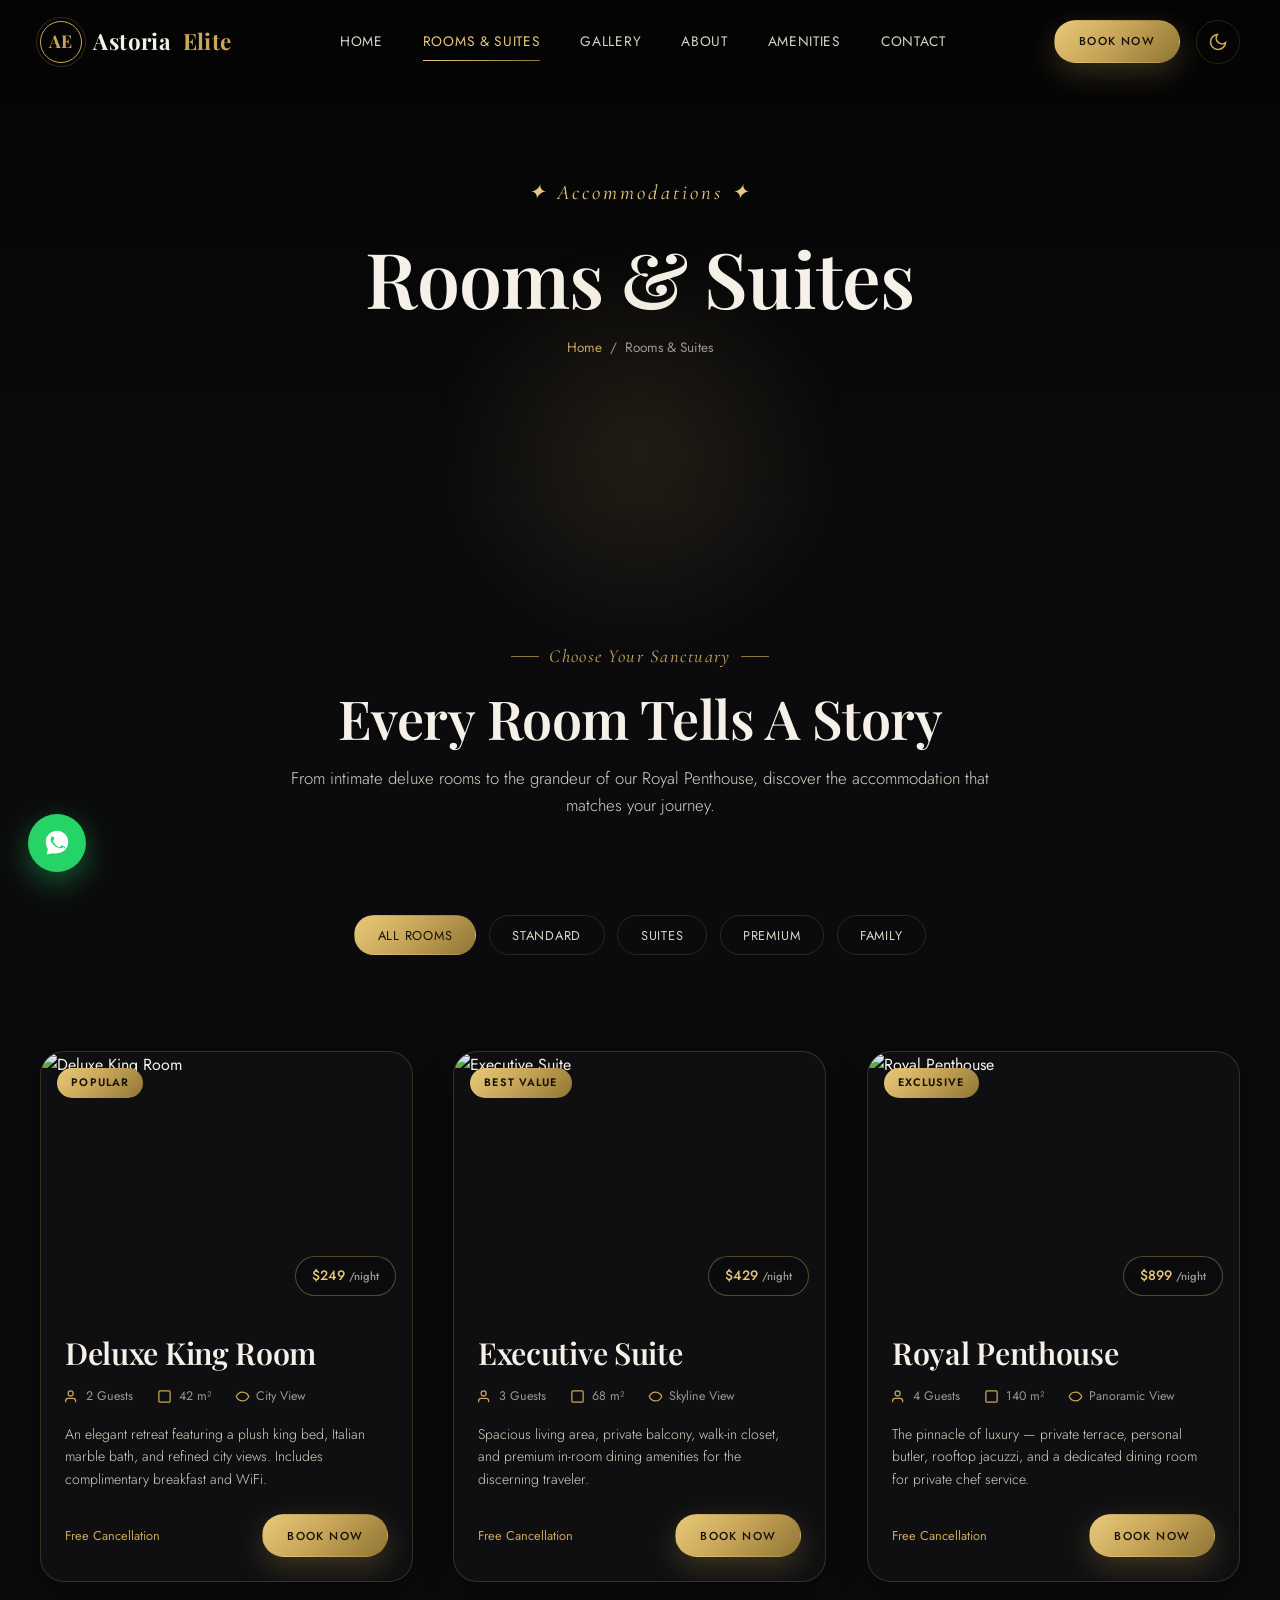
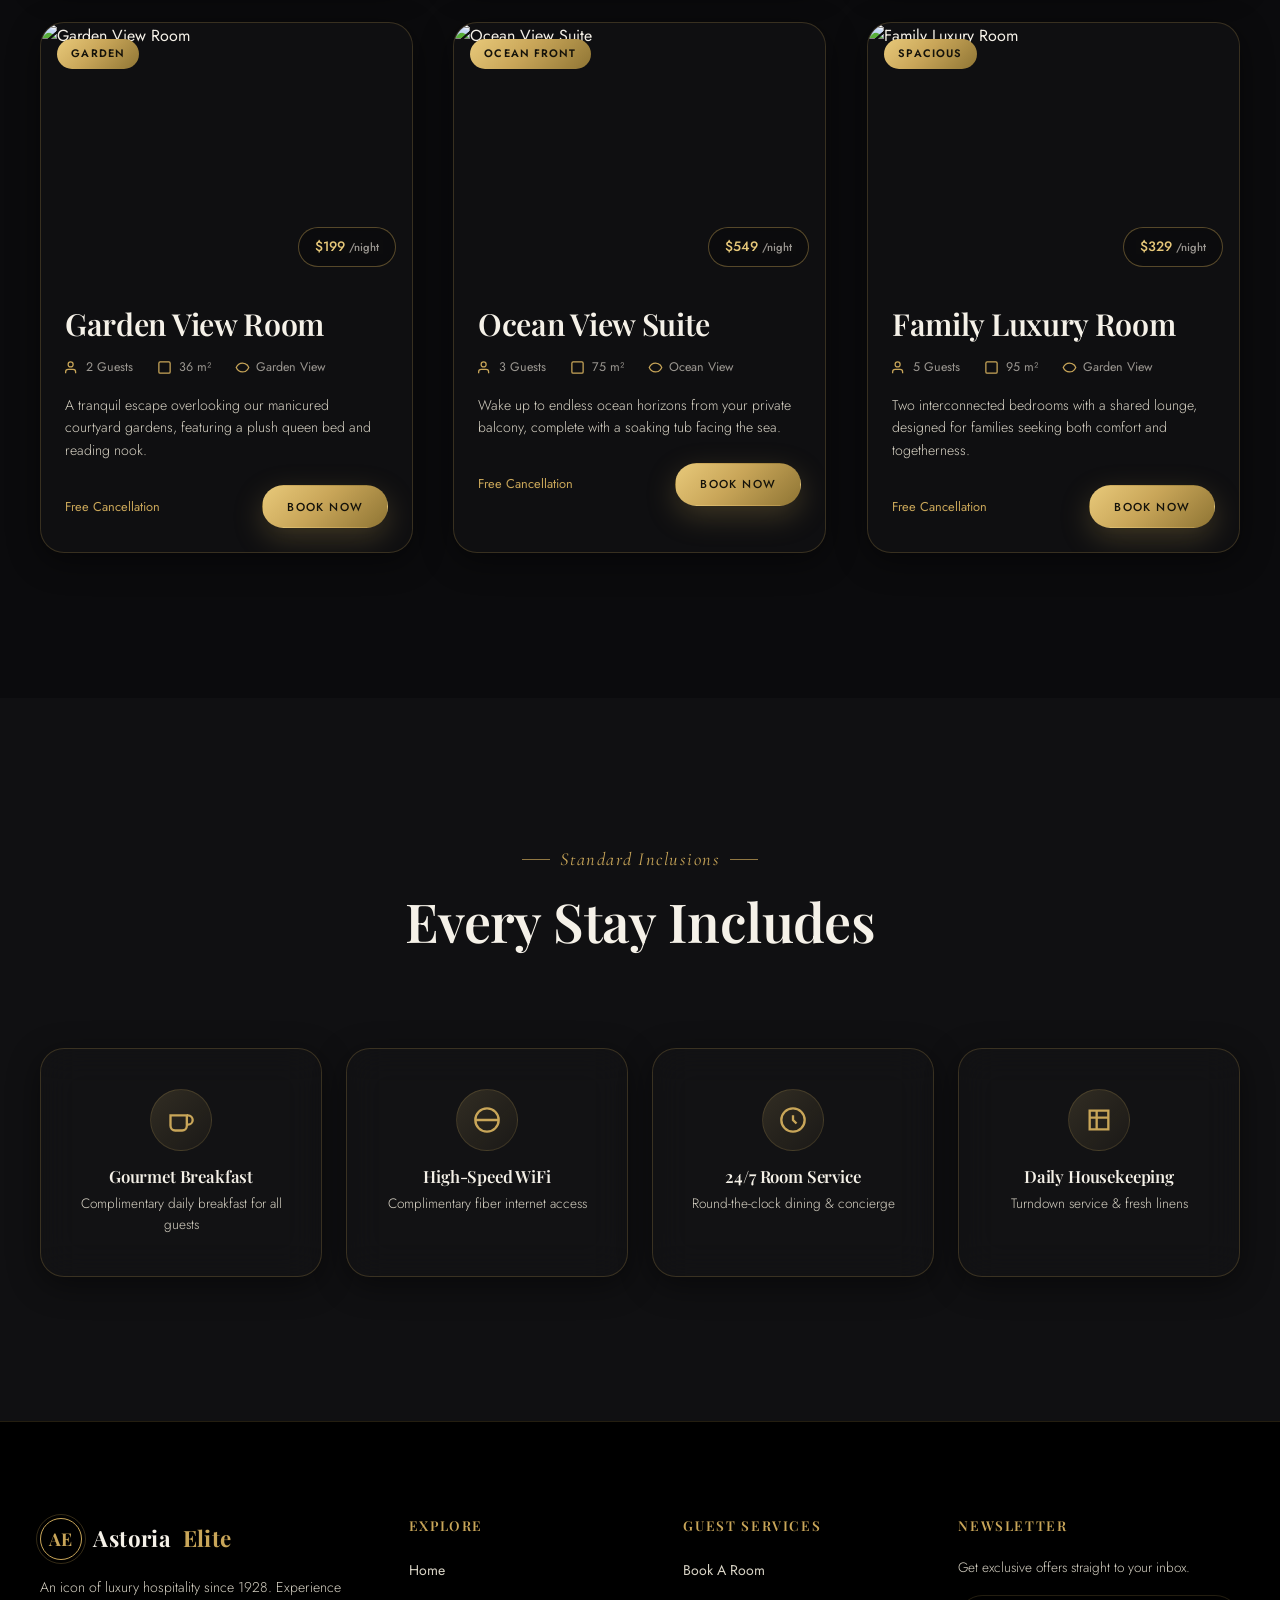
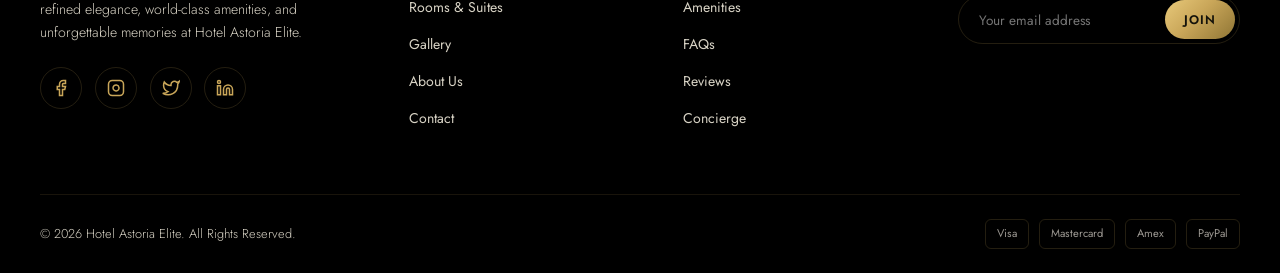
==== rooms.html @ 2c068f9f "Add files via upload" ====
<!DOCTYPE html>
<html lang="en">
<head>
<meta charset="UTF-8">
<meta name="viewport" content="width=device-width, initial-scale=1.0">
<title>Rooms &amp; Suites | Hotel Astoria Elite</title>
<meta name="description" content="Explore Hotel Astoria Elite's luxurious rooms and suites, from the Deluxe King Room to the exclusive Royal Penthouse. Find your perfect stay.">
<meta name="keywords" content="luxury hotel rooms, suites, penthouse, deluxe rooms, hotel astoria elite rooms">
<meta name="robots" content="index, follow">
<link rel="canonical" href="https://www.hotelastoriaelite.com/rooms.html">
<link rel="icon" href="assets/favicon.svg" type="image/svg+xml">
<link rel="preconnect" href="https://fonts.googleapis.com">
<link rel="stylesheet" href="style.css">
</head>
<body>

<div id="loader" aria-hidden="true">
  <div class="loader-monogram">A E</div>
  <div class="loader-ring"></div>
  <div class="loader-text">Preparing Your Experience</div>
</div>

<div id="scroll-progress"></div>
<div id="mouse-glow"></div>

<header id="navbar">
  <div class="nav-container">
    <a href="index.html" class="nav-logo">
      <span class="logo-icon">AE</span>
      Astoria <span>Elite</span>
    </a>
    <nav class="nav-links" aria-label="Primary navigation">
      <a href="index.html">Home</a>
      <a href="rooms.html" class="active">Rooms &amp; Suites</a>
      <a href="gallery.html">Gallery</a>
      <a href="about.html">About</a>
      <a href="index.html#amenities">Amenities</a>
      <a href="contact.html">Contact</a>
    </nav>
    <div class="nav-actions">
      <a href="booking.html" class="btn btn-primary btn-sm">Book Now</a>
      <button class="theme-toggle" aria-label="Toggle dark and light mode">
        <svg class="icon-moon" viewBox="0 0 24 24" fill="none" stroke="currentColor" stroke-width="2"><path d="M21 12.79A9 9 0 1 1 11.21 3 7 7 0 0 0 21 12.79z"></path></svg>
        <svg class="icon-sun" viewBox="0 0 24 24" fill="none" stroke="currentColor" stroke-width="2"><circle cx="12" cy="12" r="5"></circle><line x1="12" y1="1" x2="12" y2="3"></line><line x1="12" y1="21" x2="12" y2="23"></line><line x1="4.22" y1="4.22" x2="5.64" y2="5.64"></line><line x1="18.36" y1="18.36" x2="19.78" y2="19.78"></line><line x1="1" y1="12" x2="3" y2="12"></line><line x1="21" y1="12" x2="23" y2="12"></line><line x1="4.22" y1="19.78" x2="5.64" y2="18.36"></line><line x1="18.36" y1="5.64" x2="19.78" y2="4.22"></line></svg>
      </button>
      <button class="hamburger" aria-label="Open menu"><span></span><span></span><span></span></button>
    </div>
  </div>
</header>

<div class="menu-overlay"></div>
<nav class="mobile-menu" aria-label="Mobile navigation">
  <button class="mobile-menu-close" aria-label="Close menu">&times;</button>
  <a href="index.html">Home</a>
  <a href="rooms.html">Rooms &amp; Suites</a>
  <a href="gallery.html">Gallery</a>
  <a href="about.html">About</a>
  <a href="index.html#amenities">Amenities</a>
  <a href="contact.html">Contact</a>
  <a href="booking.html" class="btn btn-primary btn-block mt-md">Book Now</a>
</nav>

<section class="page-hero">
  <div class="page-hero-bg" style="background-image:url('https://images.unsplash.com/photo-1582719508461-905c673771fd?auto=format&fit=crop&w=1600&q=80');"></div>
  <div class="page-hero-content container">
    <span class="hero-eyebrow">&#10022; Accommodations &#10022;</span>
    <h1>Rooms &amp; Suites</h1>
    <div class="breadcrumbs">
      <a href="index.html">Home</a> <span>/</span> <span>Rooms &amp; Suites</span>
    </div>
  </div>
</section>

<section class="section" id="all-rooms">
  <div class="container">
    <div class="section-header" data-aos="fade-up">
      <span class="eyebrow">Choose Your Sanctuary</span>
      <h2>Every Room Tells A Story</h2>
      <p>From intimate deluxe rooms to the grandeur of our Royal Penthouse, discover the accommodation that matches your journey.</p>
    </div>

    <div class="rooms-filter-bar" data-aos="fade-up">
      <button class="filter-chip active" data-filter="all">All Rooms</button>
      <button class="filter-chip" data-filter="standard">Standard</button>
      <button class="filter-chip" data-filter="suite">Suites</button>
      <button class="filter-chip" data-filter="premium">Premium</button>
      <button class="filter-chip" data-filter="family">Family</button>
    </div>

    <div class="rooms-grid">

      <!-- Room 1 -->
      <div class="room-card glass-panel" data-category="standard" data-aos="fade-up" data-aos-delay="100">
        <div class="room-media">
          <span class="room-badge">Popular</span>
          <img src="images/room-deluxe.svg" alt="Deluxe King Room" loading="lazy">
          <span class="room-price-tag">$249 <span>/night</span></span>
        </div>
        <div class="room-body">
          <h3>Deluxe King Room</h3>
          <ul class="room-meta">
            <li><svg viewBox="0 0 24 24" fill="none" stroke="currentColor" stroke-width="2"><path d="M17 21v-2a4 4 0 0 0-4-4H5a4 4 0 0 0-4 4v2"></path><circle cx="9" cy="7" r="4"></circle></svg> 2 Guests</li>
            <li><svg viewBox="0 0 24 24" fill="none" stroke="currentColor" stroke-width="2"><rect x="3" y="3" width="18" height="18" rx="2"></rect></svg> 42 m&sup2;</li>
            <li><svg viewBox="0 0 24 24" fill="none" stroke="currentColor" stroke-width="2"><path d="M2 12s3-7 10-7 10 7 10 7-3 7-10 7-10-7-10-7Z"></path></svg> City View</li>
          </ul>
          <p class="room-desc">An elegant retreat featuring a plush king bed, Italian marble bath, and refined city views. Includes complimentary breakfast and WiFi.</p>
          <div class="room-footer">
            <span class="text-gold" style="font-size:0.8rem;">Free Cancellation</span>
            <a href="booking.html?room=deluxe-king" class="btn btn-primary btn-sm" data-book-room="deluxe-king">Book Now</a>
          </div>
        </div>
      </div>

      <!-- Room 2 -->
      <div class="room-card glass-panel" data-category="suite" data-aos="fade-up" data-aos-delay="150">
        <div class="room-media">
          <span class="room-badge">Best Value</span>
          <img src="images/room-executive.svg" alt="Executive Suite" loading="lazy">
          <span class="room-price-tag">$429 <span>/night</span></span>
        </div>
        <div class="room-body">
          <h3>Executive Suite</h3>
          <ul class="room-meta">
            <li><svg viewBox="0 0 24 24" fill="none" stroke="currentColor" stroke-width="2"><path d="M17 21v-2a4 4 0 0 0-4-4H5a4 4 0 0 0-4 4v2"></path><circle cx="9" cy="7" r="4"></circle></svg> 3 Guests</li>
            <li><svg viewBox="0 0 24 24" fill="none" stroke="currentColor" stroke-width="2"><rect x="3" y="3" width="18" height="18" rx="2"></rect></svg> 68 m&sup2;</li>
            <li><svg viewBox="0 0 24 24" fill="none" stroke="currentColor" stroke-width="2"><path d="M2 12s3-7 10-7 10 7 10 7-3 7-10 7-10-7-10-7Z"></path></svg> Skyline View</li>
          </ul>
          <p class="room-desc">Spacious living area, private balcony, walk-in closet, and premium in-room dining amenities for the discerning traveler.</p>
          <div class="room-footer">
            <span class="text-gold" style="font-size:0.8rem;">Free Cancellation</span>
            <a href="booking.html?room=executive-suite" class="btn btn-primary btn-sm" data-book-room="executive-suite">Book Now</a>
          </div>
        </div>
      </div>

      <!-- Room 3 -->
      <div class="room-card glass-panel" data-category="premium" data-aos="fade-up" data-aos-delay="200">
        <div class="room-media">
          <span class="room-badge">Exclusive</span>
          <img src="images/room-penthouse.svg" alt="Royal Penthouse" loading="lazy">
          <span class="room-price-tag">$899 <span>/night</span></span>
        </div>
        <div class="room-body">
          <h3>Royal Penthouse</h3>
          <ul class="room-meta">
            <li><svg viewBox="0 0 24 24" fill="none" stroke="currentColor" stroke-width="2"><path d="M17 21v-2a4 4 0 0 0-4-4H5a4 4 0 0 0-4 4v2"></path><circle cx="9" cy="7" r="4"></circle></svg> 4 Guests</li>
            <li><svg viewBox="0 0 24 24" fill="none" stroke="currentColor" stroke-width="2"><rect x="3" y="3" width="18" height="18" rx="2"></rect></svg> 140 m&sup2;</li>
            <li><svg viewBox="0 0 24 24" fill="none" stroke="currentColor" stroke-width="2"><path d="M2 12s3-7 10-7 10 7 10 7-3 7-10 7-10-7-10-7Z"></path></svg> Panoramic View</li>
          </ul>
          <p class="room-desc">The pinnacle of luxury &mdash; private terrace, personal butler, rooftop jacuzzi, and a dedicated dining room for private chef service.</p>
          <div class="room-footer">
            <span class="text-gold" style="font-size:0.8rem;">Free Cancellation</span>
            <a href="booking.html?room=royal-penthouse" class="btn btn-primary btn-sm" data-book-room="royal-penthouse">Book Now</a>
          </div>
        </div>
      </div>

      <!-- Room 4 -->
      <div class="room-card glass-panel" data-category="standard" data-aos="fade-up" data-aos-delay="250">
        <div class="room-media">
          <span class="room-badge">Garden</span>
          <img src="images/room-garden.svg" alt="Garden View Room" loading="lazy">
          <span class="room-price-tag">$199 <span>/night</span></span>
        </div>
        <div class="room-body">
          <h3>Garden View Room</h3>
          <ul class="room-meta">
            <li><svg viewBox="0 0 24 24" fill="none" stroke="currentColor" stroke-width="2"><path d="M17 21v-2a4 4 0 0 0-4-4H5a4 4 0 0 0-4 4v2"></path><circle cx="9" cy="7" r="4"></circle></svg> 2 Guests</li>
            <li><svg viewBox="0 0 24 24" fill="none" stroke="currentColor" stroke-width="2"><rect x="3" y="3" width="18" height="18" rx="2"></rect></svg> 36 m&sup2;</li>
            <li><svg viewBox="0 0 24 24" fill="none" stroke="currentColor" stroke-width="2"><path d="M2 12s3-7 10-7 10 7 10 7-3 7-10 7-10-7-10-7Z"></path></svg> Garden View</li>
          </ul>
          <p class="room-desc">A tranquil escape overlooking our manicured courtyard gardens, featuring a plush queen bed and reading nook.</p>
          <div class="room-footer">
            <span class="text-gold" style="font-size:0.8rem;">Free Cancellation</span>
            <a href="booking.html?room=garden-view" class="btn btn-primary btn-sm" data-book-room="garden-view">Book Now</a>
          </div>
        </div>
      </div>

      <!-- Room 5 -->
      <div class="room-card glass-panel" data-category="suite" data-aos="fade-up" data-aos-delay="300">
        <div class="room-media">
          <span class="room-badge">Ocean Front</span>
          <img src="images/room-ocean.svg" alt="Ocean View Suite" loading="lazy">
          <span class="room-price-tag">$549 <span>/night</span></span>
        </div>
        <div class="room-body">
          <h3>Ocean View Suite</h3>
          <ul class="room-meta">
            <li><svg viewBox="0 0 24 24" fill="none" stroke="currentColor" stroke-width="2"><path d="M17 21v-2a4 4 0 0 0-4-4H5a4 4 0 0 0-4 4v2"></path><circle cx="9" cy="7" r="4"></circle></svg> 3 Guests</li>
            <li><svg viewBox="0 0 24 24" fill="none" stroke="currentColor" stroke-width="2"><rect x="3" y="3" width="18" height="18" rx="2"></rect></svg> 75 m&sup2;</li>
            <li><svg viewBox="0 0 24 24" fill="none" stroke="currentColor" stroke-width="2"><path d="M2 12s3-7 10-7 10 7 10 7-3 7-10 7-10-7-10-7Z"></path></svg> Ocean View</li>
          </ul>
          <p class="room-desc">Wake up to endless ocean horizons from your private balcony, complete with a soaking tub facing the sea.</p>
          <div class="room-footer">
            <span class="text-gold" style="font-size:0.8rem;">Free Cancellation</span>
            <a href="booking.html?room=ocean-suite" class="btn btn-primary btn-sm" data-book-room="ocean-suite">Book Now</a>
          </div>
        </div>
      </div>

      <!-- Room 6 -->
      <div class="room-card glass-panel" data-category="family" data-aos="fade-up" data-aos-delay="350">
        <div class="room-media">
          <span class="room-badge">Spacious</span>
          <img src="images/room-family.svg" alt="Family Luxury Room" loading="lazy">
          <span class="room-price-tag">$329 <span>/night</span></span>
        </div>
        <div class="room-body">
          <h3>Family Luxury Room</h3>
          <ul class="room-meta">
            <li><svg viewBox="0 0 24 24" fill="none" stroke="currentColor" stroke-width="2"><path d="M17 21v-2a4 4 0 0 0-4-4H5a4 4 0 0 0-4 4v2"></path><circle cx="9" cy="7" r="4"></circle></svg> 5 Guests</li>
            <li><svg viewBox="0 0 24 24" fill="none" stroke="currentColor" stroke-width="2"><rect x="3" y="3" width="18" height="18" rx="2"></rect></svg> 95 m&sup2;</li>
            <li><svg viewBox="0 0 24 24" fill="none" stroke="currentColor" stroke-width="2"><path d="M2 12s3-7 10-7 10 7 10 7-3 7-10 7-10-7-10-7Z"></path></svg> Garden View</li>
          </ul>
          <p class="room-desc">Two interconnected bedrooms with a shared lounge, designed for families seeking both comfort and togetherness.</p>
          <div class="room-footer">
            <span class="text-gold" style="font-size:0.8rem;">Free Cancellation</span>
            <a href="booking.html?room=family-room" class="btn btn-primary btn-sm" data-book-room="family-room">Book Now</a>
          </div>
        </div>
      </div>

    </div>
  </div>
</section>

<!-- Room comparison / inclusions -->
<section class="section section-alt">
  <div class="container">
    <div class="section-header" data-aos="fade-up">
      <span class="eyebrow">Standard Inclusions</span>
      <h2>Every Stay Includes</h2>
    </div>
    <div class="amenities-grid">
      <div class="amenity-card glass-panel" data-aos="zoom-in" data-aos-delay="100">
        <div class="amenity-icon"><svg viewBox="0 0 24 24" fill="none" stroke="currentColor" stroke-width="2"><path d="M17 8h1a4 4 0 1 1 0 8h-1"></path><path d="M3 8h14v9a4 4 0 0 1-4 4H7a4 4 0 0 1-4-4V8Z"></path></svg></div>
        <h4>Gourmet Breakfast</h4>
        <p>Complimentary daily breakfast for all guests</p>
      </div>
      <div class="amenity-card glass-panel" data-aos="zoom-in" data-aos-delay="150">
        <div class="amenity-icon"><svg viewBox="0 0 24 24" fill="none" stroke="currentColor" stroke-width="2"><path d="M2 12h20M2 12a10 10 0 0 0 10 10 10 10 0 0 0 10-10M2 12a10 10 0 0 1 10-10 10 10 0 0 1 10 10"></path></svg></div>
        <h4>High-Speed WiFi</h4>
        <p>Complimentary fiber internet access</p>
      </div>
      <div class="amenity-card glass-panel" data-aos="zoom-in" data-aos-delay="200">
        <div class="amenity-icon"><svg viewBox="0 0 24 24" fill="none" stroke="currentColor" stroke-width="2"><path d="M12 8v4l3 3"></path><circle cx="12" cy="12" r="10"></circle></svg></div>
        <h4>24/7 Room Service</h4>
        <p>Round-the-clock dining &amp; concierge</p>
      </div>
      <div class="amenity-card glass-panel" data-aos="zoom-in" data-aos-delay="250">
        <div class="amenity-icon"><svg viewBox="0 0 24 24" fill="none" stroke="currentColor" stroke-width="2"><path d="M4 4h16v16H4z"></path><path d="M4 10h16M10 4v16"></path></svg></div>
        <h4>Daily Housekeeping</h4>
        <p>Turndown service &amp; fresh linens</p>
      </div>
    </div>
  </div>
</section>

<footer>
  <div class="container">
    <div class="footer-grid">
      <div class="footer-brand">
        <a href="index.html" class="nav-logo">
          <span class="logo-icon">AE</span>
          Astoria <span>Elite</span>
        </a>
        <p>An icon of luxury hospitality since 1928. Experience refined elegance, world-class amenities, and unforgettable memories at Hotel Astoria Elite.</p>
        <div class="social-row">
          <a href="#" aria-label="Facebook"><svg viewBox="0 0 24 24" fill="none" stroke="currentColor" stroke-width="2"><path d="M18 2h-3a5 5 0 0 0-5 5v3H7v4h3v8h4v-8h3l1-4h-4V7a1 1 0 0 1 1-1h3z"></path></svg></a>
          <a href="#" aria-label="Instagram"><svg viewBox="0 0 24 24" fill="none" stroke="currentColor" stroke-width="2"><rect x="2" y="2" width="20" height="20" rx="5"></rect><path d="M16 11.37A4 4 0 1 1 12.63 8 4 4 0 0 1 16 11.37z"></path><line x1="17.5" y1="6.5" x2="17.51" y2="6.5"></line></svg></a>
          <a href="#" aria-label="Twitter"><svg viewBox="0 0 24 24" fill="none" stroke="currentColor" stroke-width="2"><path d="M23 3a10.9 10.9 0 0 1-3.14 1.53 4.48 4.48 0 0 0-7.86 3v1A10.66 10.66 0 0 1 3 4s-4 9 5 13a11.64 11.64 0 0 1-7 2c9 5 20 0 20-11.5a4.5 4.5 0 0 0-.08-.83A7.72 7.72 0 0 0 23 3z"></path></svg></a>
          <a href="#" aria-label="LinkedIn"><svg viewBox="0 0 24 24" fill="none" stroke="currentColor" stroke-width="2"><path d="M16 8a6 6 0 0 1 6 6v7h-4v-7a2 2 0 0 0-2-2 2 2 0 0 0-2 2v7h-4v-7a6 6 0 0 1 6-6z"></path><rect x="2" y="9" width="4" height="12"></rect><circle cx="4" cy="4" r="2"></circle></svg></a>
        </div>
      </div>
      <div class="footer-col">
        <h5>Explore</h5>
        <ul>
          <li><a href="index.html">Home</a></li>
          <li><a href="rooms.html">Rooms &amp; Suites</a></li>
          <li><a href="gallery.html">Gallery</a></li>
          <li><a href="about.html">About Us</a></li>
          <li><a href="contact.html">Contact</a></li>
        </ul>
      </div>
      <div class="footer-col">
        <h5>Guest Services</h5>
        <ul>
          <li><a href="booking.html">Book A Room</a></li>
          <li><a href="index.html#amenities">Amenities</a></li>
          <li><a href="index.html#faq">FAQs</a></li>
          <li><a href="index.html#reviews">Reviews</a></li>
          <li><a href="contact.html">Concierge</a></li>
        </ul>
      </div>
      <div class="footer-col">
        <h5>Newsletter</h5>
        <p style="font-size:0.85rem;">Get exclusive offers straight to your inbox.</p>
        <form class="newsletter-form">
          <input type="email" placeholder="Your email address" required aria-label="Email address">
          <button type="submit">Join</button>
        </form>
      </div>
    </div>
    <div class="footer-bottom">
      <p>&copy; 2026 Hotel Astoria Elite. All Rights Reserved.</p>
      <div class="footer-payments">
        <span>Visa</span><span>Mastercard</span><span>Amex</span><span>PayPal</span>
      </div>
    </div>
  </div>
</footer>

<a href="https://wa.me/18005550199" class="whatsapp-float" target="_blank" rel="noopener" aria-label="Chat on WhatsApp">
  <svg viewBox="0 0 32 32"><path d="M16.001 3C9.373 3 4 8.373 4 15c0 2.628.836 5.061 2.255 7.05L4.938 28.25l6.393-1.278A11.94 11.94 0 0 0 16.001 27C22.627 27 28 21.627 28 15S22.627 3 16.001 3zm6.573 17.02c-.276.777-1.365 1.429-2.244 1.615-.6.128-1.383.23-4.017-.86-3.373-1.396-5.547-4.816-5.716-5.04-.164-.223-1.362-1.813-1.362-3.457 0-1.644.85-2.454 1.153-2.79.276-.307.6-.384.8-.384.2 0 .4.002.575.011.185.009.432-.07.677.516.276.66.938 2.28.02 2.44.19.16.319.36.128.577-.19.217-.286.353-.573.641-.286.288-.585.6-.25 1.176.334.577 1.484 2.446 3.187 3.96 2.19 1.947 3.033 2.093 3.464 2.222.334.1.6-.03.94-.325.34-.295.938-1.13 1.18-1.516.24-.386.5-.325.85-.195.35.13 2.19 1.03 2.564 1.216.375.187.625.28.716.436.09.157.09.914-.186 1.69z"></path></svg>
</a>

<button id="back-to-top" aria-label="Back to top">
  <svg viewBox="0 0 24 24" fill="none" stroke="currentColor" stroke-width="2"><line x1="12" y1="19" x2="12" y2="5"></line><polyline points="5 12 12 5 19 12"></polyline></svg>
</button>

<script src="script.js"></script>
</body>
</html>
---- style.css ----
/* ==========================================================================
   HOTEL ASTORIA ELITE — MASTER STYLESHEET
   Premium Luxury Hotel Website
   Theme: Black + Antique Gold, Glassmorphism, Apple-Store-level polish
   Author: Hotel Astoria Elite Digital Studio
   ==========================================================================
   TABLE OF CONTENTS
   1.  Google Fonts Import
   2.  CSS Custom Properties (Design Tokens)
   3.  Reset & Base Styles
   4.  Typography
   5.  Utility Classes
   6.  Loader
   7.  Scroll Progress Bar
   8.  Cursor / Mouse Glow Effect
   9.  Navbar (Sticky + Glassmorphism)
   10. Mobile Menu
   11. Buttons (Premium Buttons)
   12. Hero Section (Animated Background)
   13. Search / Booking Widget
   14. Section Headers
   15. Amenities Grid
   16. Rooms Cards (3D Hover)
   17. Gallery + Lightbox
   18. Restaurant Section
   19. Conference Hall Section
   20. Wellness (Pool / Spa / Gym)
   21. Stats / Counter Section
   22. Reviews / Testimonials Slider
   23. FAQ Accordion
   24. Booking Form / Date Picker
   25. Contact Section + Map
   26. Footer
   27. WhatsApp Floating Button
   28. Back To Top Button
   29. Dark / Light Mode Overrides
   30. AOS-style Scroll Animations
   31. Responsive Media Queries
   ========================================================================== */

/* ==========================================================================
   1. GOOGLE FONTS IMPORT
   ========================================================================== */
@import url('https://fonts.googleapis.com/css2?family=Playfair+Display:ital,wght@0,400;0,500;0,600;0,700;0,800;0,900;1,400;1,600&family=Cormorant+Garamond:ital,wght@0,400;0,500;0,600;1,400&family=Jost:wght@200;300;400;500;600;700&display=swap');

/* ==========================================================================
   2. CSS CUSTOM PROPERTIES (DESIGN TOKENS)
   ========================================================================== */
:root {
  /* Core Palette — Black + Antique Gold */
  --color-bg: #0b0b0d;
  --color-bg-alt: #101012;
  --color-surface: #141416;
  --color-surface-alt: #18181b;
  --color-border: rgba(201, 166, 89, 0.18);
  --color-border-strong: rgba(201, 166, 89, 0.4);

  --color-gold: #c9a659;
  --color-gold-light: #e8c97a;
  --color-gold-pale: #f3e3b5;
  --color-gold-dark: #8f7534;
  --color-bronze: #a8794f;

  --color-ivory: #f5f1e8;
  --color-ivory-dim: #d8d3c5;
  --color-muted: #9b9791;
  --color-black: #000000;

  --color-success: #6fae7f;
  --color-danger: #c96a59;

  /* Gradients */
  --gradient-gold: linear-gradient(135deg, #e8c97a 0%, #c9a659 45%, #8f7534 100%);
  --gradient-gold-soft: linear-gradient(135deg, rgba(232, 201, 122, 0.15), rgba(201, 166, 89, 0.05));
  --gradient-dark: linear-gradient(180deg, #0b0b0d 0%, #141416 100%);
  --gradient-radial-glow: radial-gradient(circle at 50% 30%, rgba(201, 166, 89, 0.15), transparent 60%);

  /* Glassmorphism */
  --glass-bg: rgba(20, 20, 22, 0.55);
  --glass-bg-light: rgba(255, 255, 255, 0.04);
  --glass-border: rgba(201, 166, 89, 0.22);
  --glass-blur: 18px;
  --glass-shadow: 0 8px 32px rgba(0, 0, 0, 0.45);

  /* Typography */
  --font-display: 'Playfair Display', serif;
  --font-script: 'Cormorant Garamond', serif;
  --font-body: 'Jost', sans-serif;

  /* Spacing scale */
  --space-xs: 0.5rem;
  --space-sm: 1rem;
  --space-md: 1.5rem;
  --space-lg: 2.5rem;
  --space-xl: 4rem;
  --space-2xl: 6rem;
  --space-3xl: 9rem;

  /* Radii */
  --radius-sm: 6px;
  --radius-md: 14px;
  --radius-lg: 24px;
  --radius-full: 999px;

  /* Shadows */
  --shadow-soft: 0 10px 40px rgba(0, 0, 0, 0.35);
  --shadow-strong: 0 25px 60px rgba(0, 0, 0, 0.55);
  --shadow-gold-glow: 0 0 40px rgba(201, 166, 89, 0.25);

  /* Transitions */
  --ease-luxury: cubic-bezier(0.19, 1, 0.22, 1);
  --ease-smooth: cubic-bezier(0.4, 0, 0.2, 1);
  --t-fast: 0.25s;
  --t-med: 0.5s;
  --t-slow: 0.9s;

  /* Layout */
  --max-width: 1320px;
  --nav-height: 84px;

  color-scheme: dark;
}

/* Light mode token overrides */
body.light-mode {
  --color-bg: #f7f4ec;
  --color-bg-alt: #f1ecdf;
  --color-surface: #ffffff;
  --color-surface-alt: #faf7ef;
  --color-border: rgba(143, 117, 52, 0.2);
  --color-border-strong: rgba(143, 117, 52, 0.45);

  --color-ivory: #1c1a15;
  --color-ivory-dim: #3c382d;
  --color-muted: #6b6558;

  --glass-bg: rgba(255, 255, 255, 0.6);
  --glass-bg-light: rgba(20, 20, 22, 0.03);
  --glass-border: rgba(143, 117, 52, 0.25);
  --glass-shadow: 0 8px 32px rgba(80, 65, 20, 0.12);

  --gradient-dark: linear-gradient(180deg, #f7f4ec 0%, #f1ecdf 100%);
  color-scheme: light;
}

/* ==========================================================================
   3. RESET & BASE STYLES
   ========================================================================== */
*,
*::before,
*::after {
  margin: 0;
  padding: 0;
  box-sizing: border-box;
}

html {
  scroll-behavior: smooth;
  font-size: 16px;
  scroll-padding-top: var(--nav-height);
}

body {
  font-family: var(--font-body);
  background-color: var(--color-bg);
  color: var(--color-ivory);
  line-height: 1.6;
  overflow-x: hidden;
  transition: background-color var(--t-med) var(--ease-smooth), color var(--t-med) var(--ease-smooth);
  position: relative;
}

body.no-scroll {
  overflow: hidden;
}

img {
  max-width: 100%;
  display: block;
  height: auto;
}

a {
  text-decoration: none;
  color: inherit;
}

ul,
ol {
  list-style: none;
}

button {
  font-family: inherit;
  cursor: pointer;
  border: none;
  background: none;
  color: inherit;
}

input,
textarea,
select {
  font-family: inherit;
  color: inherit;
  outline: none;
}

::selection {
  background: var(--color-gold);
  color: var(--color-black);
}

/* Custom Scrollbar */
::-webkit-scrollbar {
  width: 10px;
}

::-webkit-scrollbar-track {
  background: var(--color-bg);
}

::-webkit-scrollbar-thumb {
  background: var(--gradient-gold);
  border-radius: var(--radius-full);
}

::-webkit-scrollbar-thumb:hover {
  background: var(--color-gold-light);
}

/* Focus visibility for accessibility */
a:focus-visible,
button:focus-visible,
input:focus-visible,
textarea:focus-visible,
select:focus-visible {
  outline: 2px solid var(--color-gold);
  outline-offset: 3px;
  border-radius: var(--radius-sm);
}

@media (prefers-reduced-motion: reduce) {
  *,
  *::before,
  *::after {
    animation-duration: 0.001ms !important;
    animation-iteration-count: 1 !important;
    transition-duration: 0.001ms !important;
    scroll-behavior: auto !important;
  }
}

/* ==========================================================================
   4. TYPOGRAPHY
   ========================================================================== */
h1,
h2,
h3,
h4,
h5,
h6 {
  font-family: var(--font-display);
  font-weight: 600;
  line-height: 1.15;
  letter-spacing: -0.01em;
  color: var(--color-ivory);
}

h1 {
  font-size: clamp(2.6rem, 6vw, 5rem);
}

h2 {
  font-size: clamp(2rem, 4.2vw, 3.4rem);
}

h3 {
  font-size: clamp(1.4rem, 2.4vw, 1.9rem);
}

h4 {
  font-size: 1.25rem;
}

p {
  color: var(--color-ivory-dim);
  font-weight: 300;
}

.eyebrow {
  font-family: var(--font-script);
  font-style: italic;
  font-size: 1.15rem;
  color: var(--color-gold);
  letter-spacing: 0.08em;
  display: inline-flex;
  align-items: center;
  gap: 0.6rem;
  margin-bottom: var(--space-sm);
}

.eyebrow::before,
.eyebrow::after {
  content: '';
  width: 28px;
  height: 1px;
  background: var(--color-gold);
  opacity: 0.7;
}

.text-gold {
  color: var(--color-gold);
}

.serif-italic {
  font-family: var(--font-script);
  font-style: italic;
  font-weight: 500;
}

/* ==========================================================================
   5. UTILITY CLASSES
   ========================================================================== */
.container {
  max-width: var(--max-width);
  margin: 0 auto;
  padding: 0 var(--space-lg);
}

.section {
  padding: var(--space-3xl) 0;
  position: relative;
}

.section-alt {
  background: var(--color-bg-alt);
}

.text-center {
  text-align: center;
}

.mt-sm { margin-top: var(--space-sm); }
.mt-md { margin-top: var(--space-md); }
.mt-lg { margin-top: var(--space-lg); }
.mb-sm { margin-bottom: var(--space-sm); }
.mb-md { margin-bottom: var(--space-md); }
.mb-lg { margin-bottom: var(--space-lg); }

.divider-gold {
  width: 90px;
  height: 2px;
  background: var(--gradient-gold);
  margin: var(--space-md) auto;
  border-radius: var(--radius-full);
  position: relative;
}

.divider-gold::before {
  content: '\2726';
  position: absolute;
  top: 50%;
  left: 50%;
  transform: translate(-50%, -50%);
  background: var(--color-bg);
  color: var(--color-gold);
  padding: 0 10px;
  font-size: 0.9rem;
}

.glass-panel {
  background: var(--glass-bg);
  -webkit-backdrop-filter: blur(var(--glass-blur));
  backdrop-filter: blur(var(--glass-blur));
  border: 1px solid var(--glass-border);
  border-radius: var(--radius-lg);
  box-shadow: var(--glass-shadow);
}

.visually-hidden {
  position: absolute !important;
  width: 1px; height: 1px;
  overflow: hidden;
  clip: rect(0 0 0 0);
  white-space: nowrap;
}

/* ==========================================================================
   6. LOADER
   ========================================================================== */
#loader {
  position: fixed;
  inset: 0;
  z-index: 9999;
  background: var(--color-bg);
  display: flex;
  align-items: center;
  justify-content: center;
  flex-direction: column;
  gap: var(--space-md);
  transition: opacity 0.8s var(--ease-luxury), visibility 0.8s var(--ease-luxury);
}

#loader.loaded {
  opacity: 0;
  visibility: hidden;
  pointer-events: none;
}

.loader-monogram {
  font-family: var(--font-display);
  font-size: 2.6rem;
  color: var(--color-gold);
  letter-spacing: 0.2em;
  position: relative;
  animation: monogramPulse 2s ease-in-out infinite;
}

@keyframes monogramPulse {
  0%, 100% { opacity: 0.55; letter-spacing: 0.2em; }
  50% { opacity: 1; letter-spacing: 0.32em; }
}

.loader-ring {
  width: 70px;
  height: 70px;
  border-radius: 50%;
  border: 1px solid rgba(201, 166, 89, 0.15);
  border-top: 1px solid var(--color-gold);
  animation: loaderSpin 1.1s linear infinite;
  position: relative;
}

.loader-ring::after {
  content: '';
  position: absolute;
  inset: -14px;
  border-radius: 50%;
  border: 1px dashed rgba(201, 166, 89, 0.2);
  animation: loaderSpin 3s linear infinite reverse;
}

@keyframes loaderSpin {
  to { transform: rotate(360deg); }
}

.loader-text {
  font-family: var(--font-body);
  font-size: 0.72rem;
  letter-spacing: 0.35em;
  text-transform: uppercase;
  color: var(--color-muted);
}

/* ==========================================================================
   7. SCROLL PROGRESS BAR
   ========================================================================== */
#scroll-progress {
  position: fixed;
  top: 0;
  left: 0;
  height: 3px;
  width: 0%;
  background: var(--gradient-gold);
  z-index: 10001;
  box-shadow: 0 0 10px rgba(201, 166, 89, 0.6);
  transition: width 0.1s linear;
}

/* ==========================================================================
   8. CURSOR / MOUSE GLOW EFFECT
   ========================================================================== */
#mouse-glow {
  position: fixed;
  top: 0;
  left: 0;
  width: 420px;
  height: 420px;
  border-radius: 50%;
  background: radial-gradient(circle, rgba(201, 166, 89, 0.12) 0%, rgba(201, 166, 89, 0) 70%);
  pointer-events: none;
  z-index: 5;
  transform: translate(-50%, -50%);
  transition: opacity 0.3s ease;
  will-change: transform;
}

@media (hover: none) {
  #mouse-glow { display: none; }
}

/* ==========================================================================
   9. NAVBAR (STICKY + GLASSMORPHISM)
   ========================================================================== */
#navbar {
  position: fixed;
  top: 0;
  left: 0;
  right: 0;
  z-index: 1000;
  height: var(--nav-height);
  display: flex;
  align-items: center;
  transition: all var(--t-med) var(--ease-smooth);
  background: transparent;
  border-bottom: 1px solid transparent;
}

#navbar.scrolled {
  height: 70px;
  background: var(--glass-bg);
  -webkit-backdrop-filter: blur(var(--glass-blur));
  backdrop-filter: blur(var(--glass-blur));
  border-bottom: 1px solid var(--glass-border);
  box-shadow: var(--glass-shadow);
}

.nav-container {
  width: 100%;
  max-width: var(--max-width);
  margin: 0 auto;
  padding: 0 var(--space-lg);
  display: flex;
  align-items: center;
  justify-content: space-between;
}

.nav-logo {
  display: flex;
  align-items: center;
  gap: 0.7rem;
  font-family: var(--font-display);
  font-size: 1.4rem;
  font-weight: 700;
  color: var(--color-ivory);
  letter-spacing: 0.02em;
}

.nav-logo .logo-icon {
  width: 42px;
  height: 42px;
  border-radius: 50%;
  border: 1px solid var(--color-gold);
  display: flex;
  align-items: center;
  justify-content: center;
  color: var(--color-gold);
  font-size: 1.1rem;
  position: relative;
}

.nav-logo .logo-icon::before {
  content: '';
  position: absolute;
  inset: -5px;
  border-radius: 50%;
  border: 1px solid rgba(201, 166, 89, 0.25);
}

.nav-logo span {
  color: var(--color-gold);
}

.nav-links {
  display: flex;
  align-items: center;
  gap: var(--space-lg);
}

.nav-links a {
  position: relative;
  font-size: 0.86rem;
  letter-spacing: 0.05em;
  text-transform: uppercase;
  font-weight: 400;
  color: var(--color-ivory-dim);
  padding: 0.4rem 0;
  transition: color var(--t-fast) ease;
}

.nav-links a::after {
  content: '';
  position: absolute;
  left: 0;
  bottom: -2px;
  width: 0;
  height: 1px;
  background: var(--gradient-gold);
  transition: width var(--t-fast) var(--ease-smooth);
}

.nav-links a:hover,
.nav-links a.active {
  color: var(--color-gold-light);
}

.nav-links a:hover::after,
.nav-links a.active::after {
  width: 100%;
}

.nav-actions {
  display: flex;
  align-items: center;
  gap: 1rem;
}

.theme-toggle {
  width: 44px;
  height: 44px;
  border-radius: 50%;
  border: 1px solid var(--color-border);
  display: flex;
  align-items: center;
  justify-content: center;
  color: var(--color-gold);
  transition: all var(--t-fast) ease;
  position: relative;
  overflow: hidden;
}

.theme-toggle:hover {
  border-color: var(--color-gold);
  box-shadow: var(--shadow-gold-glow);
  transform: rotate(20deg);
}

.theme-toggle svg {
  width: 20px;
  height: 20px;
}

.icon-sun { display: none; }
body.light-mode .icon-moon { display: none; }
body.light-mode .icon-sun { display: block; }

.hamburger {
  display: none;
  width: 44px;
  height: 44px;
  border-radius: 50%;
  border: 1px solid var(--color-border);
  flex-direction: column;
  align-items: center;
  justify-content: center;
  gap: 5px;
  cursor: pointer;
}

.hamburger span {
  width: 20px;
  height: 1.5px;
  background: var(--color-gold);
  transition: all var(--t-fast) var(--ease-smooth);
  display: block;
}

.hamburger.active span:nth-child(1) {
  transform: translateY(6.5px) rotate(45deg);
}

.hamburger.active span:nth-child(2) {
  opacity: 0;
}

.hamburger.active span:nth-child(3) {
  transform: translateY(-6.5px) rotate(-45deg);
}

/* ==========================================================================
   10. MOBILE MENU
   ========================================================================== */
.mobile-menu {
  position: fixed;
  top: 0;
  right: -100%;
  width: min(85%, 380px);
  height: 100vh;
  background: var(--color-surface);
  border-left: 1px solid var(--glass-border);
  z-index: 1100;
  padding: var(--space-2xl) var(--space-lg);
  transition: right var(--t-med) var(--ease-luxury);
  display: flex;
  flex-direction: column;
  gap: var(--space-md);
  box-shadow: -20px 0 60px rgba(0,0,0,0.5);
}

.mobile-menu.active {
  right: 0;
}

.mobile-menu a {
  font-family: var(--font-display);
  font-size: 1.4rem;
  color: var(--color-ivory);
  padding: 0.6rem 0;
  border-bottom: 1px solid var(--color-border);
  transition: color var(--t-fast) ease, padding-left var(--t-fast) ease;
}

.mobile-menu a:hover {
  color: var(--color-gold);
  padding-left: 10px;
}

.mobile-menu-close {
  align-self: flex-end;
  width: 40px;
  height: 40px;
  border-radius: 50%;
  border: 1px solid var(--color-border);
  color: var(--color-gold);
  display: flex;
  align-items: center;
  justify-content: center;
  font-size: 1.2rem;
  margin-bottom: var(--space-md);
}

.menu-overlay {
  position: fixed;
  inset: 0;
  background: rgba(0,0,0,0.6);
  -webkit-backdrop-filter: blur(4px);
  backdrop-filter: blur(4px);
  z-index: 1050;
  opacity: 0;
  visibility: hidden;
  transition: all var(--t-med) ease;
}

.menu-overlay.active {
  opacity: 1;
  visibility: visible;
}

/* ==========================================================================
   11. BUTTONS (PREMIUM BUTTONS)
   ========================================================================== */
.btn {
  display: inline-flex;
  align-items: center;
  justify-content: center;
  gap: 0.6rem;
  padding: 1rem 2.2rem;
  font-size: 0.82rem;
  font-weight: 500;
  letter-spacing: 0.12em;
  text-transform: uppercase;
  border-radius: var(--radius-full);
  cursor: pointer;
  position: relative;
  overflow: hidden;
  transition: transform var(--t-fast) var(--ease-smooth), box-shadow var(--t-fast) var(--ease-smooth);
  white-space: nowrap;
  border: 1px solid transparent;
}

.btn-primary {
  background: var(--gradient-gold);
  color: #14120a;
  box-shadow: 0 10px 30px rgba(201, 166, 89, 0.25);
}

.btn-primary::before {
  content: '';
  position: absolute;
  top: 0;
  left: -75%;
  width: 50%;
  height: 100%;
  background: linear-gradient(120deg, transparent, rgba(255,255,255,0.55), transparent);
  transform: skewX(-20deg);
  transition: left 0.75s ease;
}

.btn-primary:hover::before {
  left: 130%;
}

.btn-primary:hover {
  transform: translateY(-3px);
  box-shadow: 0 16px 40px rgba(201, 166, 89, 0.4);
}

.btn-outline {
  background: transparent;
  color: var(--color-ivory);
  border: 1px solid var(--color-border-strong);
}

.btn-outline:hover {
  border-color: var(--color-gold);
  color: var(--color-gold-light);
  background: var(--gradient-gold-soft);
  transform: translateY(-3px);
  box-shadow: var(--shadow-gold-glow);
}

.btn-ghost {
  background: var(--glass-bg-light);
  color: var(--color-gold);
  border: 1px solid var(--glass-border);
  -webkit-backdrop-filter: blur(10px);
  backdrop-filter: blur(10px);
}

.btn-ghost:hover {
  background: var(--gradient-gold-soft);
  transform: translateY(-2px);
}

.btn-block {
  width: 100%;
}

.btn-sm {
  padding: 0.7rem 1.5rem;
  font-size: 0.72rem;
}

.btn svg {
  width: 16px;
  height: 16px;
}

/* ==========================================================================
   12. HERO SECTION (ANIMATED BACKGROUND)
   ========================================================================== */
.hero {
  position: relative;
  min-height: 100vh;
  display: flex;
  align-items: center;
  justify-content: center;
  overflow: hidden;
  background: var(--color-black);
}

.hero-bg {
  position: absolute;
  inset: 0;
  z-index: 1;
  background-image:
    linear-gradient(180deg, rgba(6,6,7,0.55) 0%, rgba(6,6,7,0.75) 55%, rgba(11,11,13,1) 100%),
    url('https://images.unsplash.com/photo-1566073771259-6a8506099945?auto=format&fit=crop&w=1920&q=80');
  background-size: cover;
  background-position: center;
  animation: heroZoom 22s ease-in-out infinite alternate;
}

@keyframes heroZoom {
  0% { transform: scale(1); }
  100% { transform: scale(1.12); }
}

.hero-particles {
  position: absolute;
  inset: 0;
  z-index: 2;
  overflow: hidden;
  pointer-events: none;
}

.gold-dust {
  position: absolute;
  bottom: -10px;
  width: 4px;
  height: 4px;
  background: var(--color-gold-light);
  border-radius: 50%;
  opacity: 0;
  box-shadow: 0 0 8px 2px rgba(232, 201, 122, 0.7);
  animation: floatDust linear infinite;
}

@keyframes floatDust {
  0% { transform: translateY(0) translateX(0); opacity: 0; }
  10% { opacity: 0.9; }
  90% { opacity: 0.5; }
  100% { transform: translateY(-105vh) translateX(30px); opacity: 0; }
}

.hero-content {
  position: relative;
  z-index: 3;
  text-align: center;
  max-width: 900px;
  padding: 0 var(--space-lg);
  margin-top: 40px;
}

.hero-eyebrow {
  font-family: var(--font-script);
  font-style: italic;
  color: var(--color-gold-light);
  font-size: 1.3rem;
  letter-spacing: 0.15em;
  display: inline-block;
  margin-bottom: var(--space-md);
  opacity: 0;
  animation: fadeUp 1s var(--ease-luxury) 0.3s forwards;
}

.hero-title {
  color: var(--color-ivory);
  margin-bottom: var(--space-md);
  text-shadow: 0 8px 40px rgba(0,0,0,0.5);
  opacity: 0;
  animation: fadeUp 1s var(--ease-luxury) 0.55s forwards;
}

.hero-title .line2 {
  color: var(--color-gold);
  display: block;
}

.hero-typing-wrap {
  min-height: 2.2rem;
  margin-bottom: var(--space-lg);
  opacity: 0;
  animation: fadeUp 1s var(--ease-luxury) 0.8s forwards;
}

#hero-typing {
  font-family: var(--font-script);
  font-style: italic;
  font-size: 1.5rem;
  color: var(--color-ivory-dim);
  border-right: 2px solid var(--color-gold);
  padding-right: 6px;
  animation: blinkCaret 0.85s step-end infinite;
}

@keyframes blinkCaret {
  0%, 100% { border-color: var(--color-gold); }
  50% { border-color: transparent; }
}

@keyframes fadeUp {
  from { opacity: 0; transform: translateY(30px); }
  to { opacity: 1; transform: translateY(0); }
}

.hero-cta {
  display: flex;
  align-items: center;
  justify-content: center;
  gap: var(--space-md);
  flex-wrap: wrap;
  opacity: 0;
  animation: fadeUp 1s var(--ease-luxury) 1.05s forwards;
}

.hero-scroll-indicator {
  position: absolute;
  bottom: 34px;
  left: 50%;
  transform: translateX(-50%);
  z-index: 3;
  display: flex;
  flex-direction: column;
  align-items: center;
  gap: 8px;
  color: var(--color-gold);
  opacity: 0;
  animation: fadeUp 1s var(--ease-luxury) 1.3s forwards;
}

.hero-scroll-indicator .mouse {
  width: 26px;
  height: 42px;
  border: 1px solid var(--color-gold);
  border-radius: 14px;
  position: relative;
}

.hero-scroll-indicator .mouse::before {
  content: '';
  position: absolute;
  top: 8px;
  left: 50%;
  transform: translateX(-50%);
  width: 4px;
  height: 8px;
  background: var(--color-gold);
  border-radius: 2px;
  animation: scrollDot 1.6s ease infinite;
}

@keyframes scrollDot {
  0% { opacity: 1; top: 8px; }
  70% { opacity: 0; top: 22px; }
  100% { opacity: 0; top: 8px; }
}

.hero-scroll-indicator span {
  font-size: 0.65rem;
  letter-spacing: 0.3em;
  text-transform: uppercase;
}

/* ==========================================================================
   13. SEARCH / BOOKING WIDGET
   ========================================================================== */
.booking-widget {
  position: relative;
  z-index: 4;
  max-width: 1100px;
  margin: -70px auto 0;
  padding: var(--space-lg);
  border-radius: var(--radius-lg);
  display: grid;
  grid-template-columns: repeat(4, 1fr) auto;
  gap: var(--space-md);
  align-items: end;
}

.booking-field {
  display: flex;
  flex-direction: column;
  gap: 0.5rem;
}

.booking-field label {
  font-size: 0.7rem;
  text-transform: uppercase;
  letter-spacing: 0.12em;
  color: var(--color-gold);
  display: flex;
  align-items: center;
  gap: 0.4rem;
}

.booking-field label svg {
  width: 14px;
  height: 14px;
}

.booking-field input,
.booking-field select {
  background: var(--glass-bg-light);
  border: 1px solid var(--color-border);
  border-radius: var(--radius-sm);
  padding: 0.85rem 1rem;
  color: var(--color-ivory);
  font-size: 0.9rem;
  transition: border-color var(--t-fast) ease, box-shadow var(--t-fast) ease;
}

.booking-field input:focus,
.booking-field select:focus {
  border-color: var(--color-gold);
  box-shadow: 0 0 0 3px rgba(201, 166, 89, 0.15);
}

.booking-field select option {
  background: var(--color-surface);
  color: var(--color-ivory);
}

/* ==========================================================================
   14. SECTION HEADERS
   ========================================================================== */
.section-header {
  text-align: center;
  max-width: 720px;
  margin: 0 auto var(--space-2xl);
}

.section-header p {
  font-size: 1.05rem;
  margin-top: var(--space-sm);
}

/* ==========================================================================
   15. AMENITIES GRID
   ========================================================================== */
.amenities-grid {
  display: grid;
  grid-template-columns: repeat(4, 1fr);
  gap: var(--space-md);
}

.amenity-card {
  padding: var(--space-lg) var(--space-md);
  text-align: center;
  transition: transform var(--t-med) var(--ease-luxury), box-shadow var(--t-med) var(--ease-luxury), border-color var(--t-fast) ease;
  cursor: default;
}

.amenity-card:hover {
  transform: translateY(-10px);
  border-color: var(--color-gold);
  box-shadow: var(--shadow-gold-glow);
}

.amenity-icon {
  width: 62px;
  height: 62px;
  margin: 0 auto var(--space-sm);
  border-radius: 50%;
  background: var(--gradient-gold-soft);
  border: 1px solid var(--color-border);
  display: flex;
  align-items: center;
  justify-content: center;
  color: var(--color-gold);
  transition: all var(--t-med) var(--ease-luxury);
}

.amenity-card:hover .amenity-icon {
  background: var(--gradient-gold);
  color: #14120a;
  transform: rotateY(360deg);
}

.amenity-icon svg {
  width: 28px;
  height: 28px;
}

.amenity-card h4 {
  margin-bottom: 0.4rem;
  font-size: 1.05rem;
}

.amenity-card p {
  font-size: 0.85rem;
}

/* ==========================================================================
   16. ROOMS CARDS (3D HOVER)
   ========================================================================== */
.rooms-grid {
  display: grid;
  grid-template-columns: repeat(3, 1fr);
  gap: var(--space-lg);
  perspective: 1500px;
}

.room-card {
  border-radius: var(--radius-lg);
  overflow: hidden;
  position: relative;
  transition: transform 0.4s var(--ease-luxury), box-shadow 0.4s var(--ease-luxury);
  transform-style: preserve-3d;
}

.room-card:hover {
  box-shadow: var(--shadow-strong);
}

.room-media {
  position: relative;
  height: 260px;
  overflow: hidden;
}

.room-media img {
  width: 100%;
  height: 100%;
  object-fit: cover;
  transition: transform 0.7s var(--ease-luxury);
}

.room-card:hover .room-media img {
  transform: scale(1.12);
}

.room-badge {
  position: absolute;
  top: 16px;
  left: 16px;
  background: var(--gradient-gold);
  color: #14120a;
  font-size: 0.68rem;
  letter-spacing: 0.1em;
  text-transform: uppercase;
  padding: 0.4rem 0.9rem;
  border-radius: var(--radius-full);
  font-weight: 600;
  z-index: 2;
}

.room-price-tag {
  position: absolute;
  bottom: 16px;
  right: 16px;
  background: rgba(11,11,13,0.75);
  -webkit-backdrop-filter: blur(8px);
  backdrop-filter: blur(8px);
  border: 1px solid var(--color-border-strong);
  color: var(--color-gold-light);
  padding: 0.5rem 1rem;
  border-radius: var(--radius-full);
  font-size: 0.85rem;
  font-weight: 500;
  z-index: 2;
}

.room-price-tag span {
  font-size: 0.7rem;
  color: var(--color-muted);
}

.room-body {
  padding: var(--space-md);
}

.room-body h3 {
  margin-bottom: 0.3rem;
}

.room-meta {
  display: flex;
  gap: var(--space-md);
  margin: var(--space-sm) 0;
  flex-wrap: wrap;
}

.room-meta li {
  display: flex;
  align-items: center;
  gap: 0.4rem;
  font-size: 0.78rem;
  color: var(--color-muted);
}

.room-meta li svg {
  width: 15px;
  height: 15px;
  color: var(--color-gold);
}

.room-desc {
  font-size: 0.88rem;
  margin-bottom: var(--space-md);
}

.room-footer {
  display: flex;
  align-items: center;
  justify-content: space-between;
  gap: var(--space-sm);
}

.rooms-filter-bar {
  display: flex;
  justify-content: center;
  gap: 0.8rem;
  flex-wrap: wrap;
  margin-bottom: var(--space-2xl);
}

.filter-chip {
  padding: 0.6rem 1.4rem;
  border: 1px solid var(--color-border);
  border-radius: var(--radius-full);
  font-size: 0.8rem;
  letter-spacing: 0.06em;
  text-transform: uppercase;
  color: var(--color-ivory-dim);
  transition: all var(--t-fast) ease;
}

.filter-chip:hover,
.filter-chip.active {
  background: var(--gradient-gold);
  color: #14120a;
  border-color: transparent;
}

/* ==========================================================================
   17. GALLERY + LIGHTBOX
   ========================================================================== */
.gallery-filter {
  display: flex;
  justify-content: center;
  gap: 0.8rem;
  flex-wrap: wrap;
  margin-bottom: var(--space-xl);
}

.gallery-grid {
  display: grid;
  grid-template-columns: repeat(4, 1fr);
  grid-auto-rows: 220px;
  gap: var(--space-sm);
}

.gallery-item {
  position: relative;
  overflow: hidden;
  border-radius: var(--radius-md);
  cursor: pointer;
  border: 1px solid var(--color-border);
}

.gallery-item.wide { grid-column: span 2; }
.gallery-item.tall { grid-row: span 2; }

.gallery-item img {
  width: 100%;
  height: 100%;
  object-fit: cover;
  transition: transform 0.6s var(--ease-luxury), filter 0.6s ease;
}

.gallery-item:hover img {
  transform: scale(1.1);
  filter: brightness(0.6);
}

.gallery-overlay {
  position: absolute;
  inset: 0;
  display: flex;
  align-items: center;
  justify-content: center;
  flex-direction: column;
  gap: 0.4rem;
  opacity: 0;
  transition: opacity var(--t-fast) ease;
  background: linear-gradient(180deg, transparent 40%, rgba(0,0,0,0.6) 100%);
  color: var(--color-ivory);
  text-align: center;
  padding: var(--space-sm);
}

.gallery-item:hover .gallery-overlay {
  opacity: 1;
}

.gallery-overlay .zoom-icon {
  width: 44px;
  height: 44px;
  border-radius: 50%;
  border: 1px solid var(--color-gold);
  display: flex;
  align-items: center;
  justify-content: center;
  color: var(--color-gold);
  margin-bottom: 0.5rem;
}

.gallery-overlay .zoom-icon svg {
  width: 20px;
  height: 20px;
}

.gallery-overlay h5 {
  font-family: var(--font-display);
  font-size: 1rem;
}

/* Lightbox */
#lightbox {
  position: fixed;
  inset: 0;
  z-index: 3000;
  background: rgba(5,5,6,0.95);
  display: flex;
  align-items: center;
  justify-content: center;
  opacity: 0;
  visibility: hidden;
  transition: all var(--t-med) ease;
}

#lightbox.active {
  opacity: 1;
  visibility: visible;
}

.lightbox-content {
  position: relative;
  max-width: 85vw;
  max-height: 85vh;
}

.lightbox-content img {
  max-width: 85vw;
  max-height: 80vh;
  border-radius: var(--radius-md);
  border: 1px solid var(--color-border-strong);
  box-shadow: var(--shadow-strong);
}

.lightbox-caption {
  text-align: center;
  margin-top: var(--space-sm);
  color: var(--color-gold-light);
  font-family: var(--font-script);
  font-style: italic;
  font-size: 1.1rem;
}

.lightbox-close,
.lightbox-prev,
.lightbox-next {
  position: absolute;
  width: 48px;
  height: 48px;
  border-radius: 50%;
  border: 1px solid var(--color-border-strong);
  background: rgba(20,20,22,0.6);
  color: var(--color-gold);
  display: flex;
  align-items: center;
  justify-content: center;
  transition: all var(--t-fast) ease;
}

.lightbox-close:hover,
.lightbox-prev:hover,
.lightbox-next:hover {
  background: var(--gradient-gold);
  color: #14120a;
}

.lightbox-close {
  top: -60px;
  right: 0;
}

.lightbox-prev {
  left: -70px;
  top: 50%;
  transform: translateY(-50%);
}

.lightbox-next {
  right: -70px;
  top: 50%;
  transform: translateY(-50%);
}

.lightbox-close svg, .lightbox-prev svg, .lightbox-next svg {
  width: 20px;
  height: 20px;
}

/* ==========================================================================
   18. RESTAURANT SECTION
   ========================================================================== */
.split-section {
  display: grid;
  grid-template-columns: 1fr 1fr;
  gap: var(--space-2xl);
  align-items: center;
}

.split-media {
  position: relative;
  border-radius: var(--radius-lg);
  overflow: hidden;
  height: 520px;
  border: 1px solid var(--color-border);
}

.split-media img {
  width: 100%;
  height: 100%;
  object-fit: cover;
}

.split-media .floating-card {
  position: absolute;
  bottom: 24px;
  left: 24px;
  right: 24px;
  padding: var(--space-md);
  display: flex;
  align-items: center;
  gap: var(--space-md);
}

.floating-card .fc-icon {
  width: 52px;
  height: 52px;
  border-radius: 50%;
  background: var(--gradient-gold);
  display: flex;
  align-items: center;
  justify-content: center;
  color: #14120a;
  flex-shrink: 0;
}

.floating-card .fc-icon svg {
  width: 24px;
  height: 24px;
}

.split-text .feature-list {
  margin-top: var(--space-lg);
  display: flex;
  flex-direction: column;
  gap: var(--space-sm);
}

.feature-list li {
  display: flex;
  align-items: flex-start;
  gap: 0.8rem;
  font-size: 0.95rem;
  color: var(--color-ivory-dim);
}

.feature-list li svg {
  width: 20px;
  height: 20px;
  color: var(--color-gold);
  flex-shrink: 0;
  margin-top: 2px;
}

.reverse .split-media { order: 2; }
.reverse .split-text { order: 1; }

/* ==========================================================================
   19. CONFERENCE HALL / 20. WELLNESS
   ========================================================================== */
.feature-cards-grid {
  display: grid;
  grid-template-columns: repeat(3, 1fr);
  gap: var(--space-lg);
}

.feature-card {
  border-radius: var(--radius-lg);
  overflow: hidden;
  position: relative;
  height: 420px;
  transform-style: preserve-3d;
  transition: transform 0.5s var(--ease-luxury);
}

.feature-card img {
  width: 100%;
  height: 100%;
  object-fit: cover;
  transition: transform 0.7s var(--ease-luxury);
}

.feature-card:hover img {
  transform: scale(1.08);
}

.feature-card-overlay {
  position: absolute;
  inset: 0;
  background: linear-gradient(0deg, rgba(6,6,7,0.92) 5%, rgba(6,6,7,0.2) 55%, transparent 80%);
  display: flex;
  flex-direction: column;
  justify-content: flex-end;
  padding: var(--space-lg);
}

.feature-card-overlay .fc-num {
  font-family: var(--font-display);
  font-style: italic;
  color: var(--color-gold);
  font-size: 0.9rem;
  margin-bottom: 0.4rem;
}

.feature-card-overlay h3 {
  margin-bottom: 0.5rem;
}

.feature-card-overlay p {
  font-size: 0.85rem;
  max-height: 0;
  opacity: 0;
  overflow: hidden;
  transition: all 0.4s var(--ease-luxury);
}

.feature-card:hover .feature-card-overlay p {
  max-height: 120px;
  opacity: 1;
  margin-top: 0.5rem;
}

/* ==========================================================================
   21. STATS / COUNTER SECTION
   ========================================================================== */
.stats-section {
  background: var(--gradient-dark);
  position: relative;
  border-top: 1px solid var(--color-border);
  border-bottom: 1px solid var(--color-border);
}

.stats-grid {
  display: grid;
  grid-template-columns: repeat(4, 1fr);
  gap: var(--space-lg);
  text-align: center;
}

.stat-item .stat-number {
  font-family: var(--font-display);
  font-size: clamp(2.4rem, 4vw, 3.6rem);
  color: var(--color-gold);
  display: flex;
  align-items: baseline;
  justify-content: center;
  gap: 4px;
}

.stat-item .stat-label {
  margin-top: 0.5rem;
  font-size: 0.82rem;
  text-transform: uppercase;
  letter-spacing: 0.14em;
  color: var(--color-muted);
}

/* ==========================================================================
   22. REVIEWS / TESTIMONIALS SLIDER
   ========================================================================== */
.testimonial-slider {
  position: relative;
  max-width: 850px;
  margin: 0 auto;
  overflow: hidden;
}

.testimonial-track {
  display: flex;
  transition: transform 0.6s var(--ease-luxury);
}

.testimonial-slide {
  min-width: 100%;
  padding: var(--space-xl) var(--space-lg);
  text-align: center;
}

.testimonial-stars {
  display: flex;
  justify-content: center;
  gap: 4px;
  color: var(--color-gold);
  margin-bottom: var(--space-md);
}

.testimonial-stars svg {
  width: 20px;
  height: 20px;
}

.testimonial-quote {
  font-family: var(--font-script);
  font-style: italic;
  font-size: 1.5rem;
  color: var(--color-ivory);
  line-height: 1.5;
  margin-bottom: var(--space-lg);
}

.testimonial-author {
  display: flex;
  align-items: center;
  justify-content: center;
  gap: 1rem;
}

.testimonial-author img {
  width: 56px;
  height: 56px;
  border-radius: 50%;
  border: 2px solid var(--color-gold);
  object-fit: cover;
}

.testimonial-author h5 {
  font-size: 1rem;
  margin-bottom: 2px;
}

.testimonial-author span {
  font-size: 0.8rem;
  color: var(--color-muted);
}

.slider-controls {
  display: flex;
  justify-content: center;
  gap: 0.6rem;
  margin-top: var(--space-md);
}

.slider-dot {
  width: 9px;
  height: 9px;
  border-radius: 50%;
  background: var(--color-border-strong);
  transition: all var(--t-fast) ease;
  cursor: pointer;
}

.slider-dot.active {
  background: var(--color-gold);
  width: 26px;
  border-radius: var(--radius-full);
}

.slider-arrow {
  position: absolute;
  top: 50%;
  transform: translateY(-50%);
  width: 48px;
  height: 48px;
  border-radius: 50%;
  border: 1px solid var(--color-border-strong);
  background: var(--glass-bg);
  color: var(--color-gold);
  display: flex;
  align-items: center;
  justify-content: center;
  z-index: 2;
  transition: all var(--t-fast) ease;
}

.slider-arrow:hover {
  background: var(--gradient-gold);
  color: #14120a;
}

.slider-arrow.prev { left: 0; }
.slider-arrow.next { right: 0; }

.slider-arrow svg { width: 18px; height: 18px; }

/* ==========================================================================
   23. FAQ ACCORDION
   ========================================================================== */
.faq-list {
  max-width: 850px;
  margin: 0 auto;
  display: flex;
  flex-direction: column;
  gap: var(--space-sm);
}

.faq-item {
  border-radius: var(--radius-md);
  overflow: hidden;
  transition: border-color var(--t-fast) ease;
}

.faq-question {
  display: flex;
  align-items: center;
  justify-content: space-between;
  padding: var(--space-md) var(--space-lg);
  cursor: pointer;
}

.faq-question h4 {
  font-size: 1.05rem;
  font-weight: 500;
}

.faq-icon {
  width: 32px;
  height: 32px;
  border-radius: 50%;
  border: 1px solid var(--color-border-strong);
  display: flex;
  align-items: center;
  justify-content: center;
  color: var(--color-gold);
  flex-shrink: 0;
  transition: transform var(--t-med) var(--ease-luxury);
  position: relative;
}

.faq-icon::before,
.faq-icon::after {
  content: '';
  position: absolute;
  background: var(--color-gold);
  transition: transform var(--t-fast) ease;
}

.faq-icon::before { width: 12px; height: 1.5px; }
.faq-icon::after { width: 1.5px; height: 12px; }

.faq-item.active .faq-icon::after {
  transform: rotate(90deg) scaleX(0);
}

.faq-item.active .faq-icon {
  transform: rotate(180deg);
  background: var(--gradient-gold);
}

.faq-item.active .faq-icon::before,
.faq-item.active .faq-icon::after {
  background: #14120a;
}

.faq-answer {
  max-height: 0;
  overflow: hidden;
  transition: max-height 0.4s var(--ease-luxury), padding 0.4s ease;
  padding: 0 var(--space-lg);
}

.faq-item.active .faq-answer {
  max-height: 300px;
  padding: 0 var(--space-lg) var(--space-md);
}

.faq-answer p {
  font-size: 0.92rem;
}

/* ==========================================================================
   24. BOOKING FORM / DATE PICKER
   ========================================================================== */
.booking-page-grid {
  display: grid;
  grid-template-columns: 1.4fr 1fr;
  gap: var(--space-2xl);
  align-items: start;
}

.form-group {
  margin-bottom: var(--space-md);
}

.form-row {
  display: grid;
  grid-template-columns: 1fr 1fr;
  gap: var(--space-md);
}

.form-group label {
  display: flex;
  align-items: center;
  gap: 0.5rem;
  font-size: 0.78rem;
  text-transform: uppercase;
  letter-spacing: 0.1em;
  color: var(--color-gold);
  margin-bottom: 0.6rem;
}

.form-group label svg {
  width: 15px;
  height: 15px;
}

.form-control {
  width: 100%;
  padding: 0.95rem 1.1rem;
  background: var(--glass-bg-light);
  border: 1px solid var(--color-border);
  border-radius: var(--radius-sm);
  color: var(--color-ivory);
  font-size: 0.92rem;
  transition: all var(--t-fast) ease;
}

.form-control:focus {
  border-color: var(--color-gold);
  box-shadow: 0 0 0 3px rgba(201, 166, 89, 0.15);
}

textarea.form-control {
  resize: vertical;
  min-height: 120px;
}

.form-control::placeholder {
  color: var(--color-muted);
}

.form-note {
  font-size: 0.75rem;
  color: var(--color-muted);
  margin-top: 0.4rem;
}

.error-text {
  font-size: 0.75rem;
  color: var(--color-danger);
  margin-top: 0.4rem;
  display: none;
}

.form-group.invalid .form-control {
  border-color: var(--color-danger);
}

.form-group.invalid .error-text {
  display: block;
}

/* Custom Date Picker */
.datepicker-wrap {
  position: relative;
}

.datepicker {
  position: absolute;
  top: calc(100% + 10px);
  left: 0;
  width: 320px;
  z-index: 50;
  padding: var(--space-md);
  opacity: 0;
  visibility: hidden;
  transform: translateY(-10px);
  transition: all var(--t-fast) var(--ease-smooth);
}

.datepicker.active {
  opacity: 1;
  visibility: visible;
  transform: translateY(0);
}

.datepicker-header {
  display: flex;
  align-items: center;
  justify-content: space-between;
  margin-bottom: var(--space-sm);
}

.datepicker-header h5 {
  font-family: var(--font-display);
  font-size: 1rem;
  color: var(--color-gold);
}

.dp-nav {
  width: 30px;
  height: 30px;
  border-radius: 50%;
  border: 1px solid var(--color-border);
  color: var(--color-gold);
  display: flex;
  align-items: center;
  justify-content: center;
}

.dp-nav:hover {
  background: var(--gradient-gold);
  color: #14120a;
}

.dp-nav svg { width: 14px; height: 14px; }

.dp-weekdays,
.dp-days {
  display: grid;
  grid-template-columns: repeat(7, 1fr);
  gap: 4px;
  text-align: center;
}

.dp-weekdays span {
  font-size: 0.65rem;
  color: var(--color-muted);
  text-transform: uppercase;
  padding: 4px 0;
}

.dp-day {
  padding: 8px 0;
  font-size: 0.82rem;
  border-radius: var(--radius-sm);
  cursor: pointer;
  color: var(--color-ivory-dim);
  transition: all 0.15s ease;
}

.dp-day:hover {
  background: var(--gradient-gold-soft);
  color: var(--color-gold-light);
}

.dp-day.disabled {
  color: rgba(155,151,145,0.25);
  cursor: not-allowed;
  pointer-events: none;
}

.dp-day.selected {
  background: var(--gradient-gold);
  color: #14120a;
  font-weight: 600;
}

.dp-day.empty {
  visibility: hidden;
}

.dp-day.today {
  border: 1px solid var(--color-gold);
}

/* Booking summary sidebar */
.booking-summary {
  padding: var(--space-lg);
  position: sticky;
  top: 110px;
}

.summary-room {
  display: flex;
  gap: var(--space-sm);
  padding-bottom: var(--space-md);
  border-bottom: 1px solid var(--color-border);
  margin-bottom: var(--space-md);
}

.summary-room img {
  width: 90px;
  height: 90px;
  object-fit: cover;
  border-radius: var(--radius-sm);
}

.summary-room h5 {
  font-size: 1rem;
  margin-bottom: 4px;
}

.summary-row {
  display: flex;
  justify-content: space-between;
  font-size: 0.88rem;
  color: var(--color-ivory-dim);
  margin-bottom: 0.7rem;
}

.summary-row.total {
  font-size: 1.15rem;
  color: var(--color-gold);
  font-family: var(--font-display);
  border-top: 1px solid var(--color-border);
  padding-top: var(--space-sm);
  margin-top: var(--space-sm);
}

.stepper {
  display: flex;
  align-items: center;
  gap: 0.8rem;
}

.stepper button {
  width: 34px;
  height: 34px;
  border-radius: 50%;
  border: 1px solid var(--color-border-strong);
  color: var(--color-gold);
  display: flex;
  align-items: center;
  justify-content: center;
  font-size: 1.1rem;
  transition: all var(--t-fast) ease;
}

.stepper button:hover {
  background: var(--gradient-gold);
  color: #14120a;
}

.stepper span {
  min-width: 22px;
  text-align: center;
  font-size: 0.95rem;
}

/* Booking progress steps */
.booking-steps {
  display: flex;
  justify-content: center;
  gap: var(--space-lg);
  margin-bottom: var(--space-2xl);
  flex-wrap: wrap;
}

.b-step {
  display: flex;
  align-items: center;
  gap: 0.6rem;
  color: var(--color-muted);
  font-size: 0.82rem;
  text-transform: uppercase;
  letter-spacing: 0.08em;
}

.b-step .b-step-num {
  width: 32px;
  height: 32px;
  border-radius: 50%;
  border: 1px solid var(--color-border-strong);
  display: flex;
  align-items: center;
  justify-content: center;
  font-family: var(--font-display);
  color: var(--color-muted);
}

.b-step.active {
  color: var(--color-gold-light);
}

.b-step.active .b-step-num {
  background: var(--gradient-gold);
  border-color: transparent;
  color: #14120a;
}

/* Toast for form submission */
.toast {
  position: fixed;
  bottom: 30px;
  left: 50%;
  transform: translateX(-50%) translateY(20px);
  padding: 1rem 1.8rem;
  border-radius: var(--radius-full);
  background: var(--gradient-gold);
  color: #14120a;
  font-weight: 500;
  font-size: 0.9rem;
  display: flex;
  align-items: center;
  gap: 0.6rem;
  z-index: 5000;
  opacity: 0;
  visibility: hidden;
  transition: all 0.4s var(--ease-luxury);
  box-shadow: var(--shadow-strong);
}

.toast.show {
  opacity: 1;
  visibility: visible;
  transform: translateX(-50%) translateY(0);
}

.toast svg { width: 18px; height: 18px; }

/* ==========================================================================
   25. CONTACT SECTION + MAP
   ========================================================================== */
.contact-grid {
  display: grid;
  grid-template-columns: 0.9fr 1.1fr;
  gap: var(--space-2xl);
}

.contact-info-list {
  display: flex;
  flex-direction: column;
  gap: var(--space-md);
  margin-top: var(--space-lg);
}

.contact-info-item {
  display: flex;
  gap: var(--space-sm);
  align-items: flex-start;
  padding: var(--space-md);
}

.contact-info-item .ci-icon {
  width: 46px;
  height: 46px;
  border-radius: 50%;
  background: var(--gradient-gold-soft);
  border: 1px solid var(--color-border);
  display: flex;
  align-items: center;
  justify-content: center;
  color: var(--color-gold);
  flex-shrink: 0;
}

.contact-info-item .ci-icon svg { width: 20px; height: 20px; }

.contact-info-item h5 {
  font-size: 0.95rem;
  margin-bottom: 3px;
}

.contact-info-item p {
  font-size: 0.85rem;
}

.social-row {
  display: flex;
  gap: 0.8rem;
  margin-top: var(--space-md);
}

.social-row a {
  width: 42px;
  height: 42px;
  border-radius: 50%;
  border: 1px solid var(--color-border);
  display: flex;
  align-items: center;
  justify-content: center;
  color: var(--color-gold);
  transition: all var(--t-fast) ease;
}

.social-row a:hover {
  background: var(--gradient-gold);
  color: #14120a;
  transform: translateY(-4px);
}

.social-row svg { width: 18px; height: 18px; }

.map-wrap {
  border-radius: var(--radius-lg);
  overflow: hidden;
  border: 1px solid var(--color-border);
  height: 340px;
  margin-top: var(--space-2xl);
  filter: grayscale(0.4) contrast(1.1);
}

.map-wrap iframe {
  width: 100%;
  height: 100%;
  border: 0;
  filter: invert(0.92) hue-rotate(180deg) contrast(0.9);
}

body.light-mode .map-wrap iframe {
  filter: none;
}

.contact-form-panel {
  padding: var(--space-lg);
}

/* ==========================================================================
   26. FOOTER
   ========================================================================== */
footer {
  background: var(--color-black);
  border-top: 1px solid var(--color-border);
  padding-top: var(--space-2xl);
  position: relative;
}

body.light-mode footer {
  background: #14120f;
}

.footer-grid {
  display: grid;
  grid-template-columns: 1.4fr 1fr 1fr 1.2fr;
  gap: var(--space-lg);
  padding-bottom: var(--space-xl);
  border-bottom: 1px solid rgba(201,166,89,0.12);
}

.footer-brand .nav-logo {
  margin-bottom: var(--space-sm);
}

.footer-brand p {
  font-size: 0.88rem;
  max-width: 320px;
  margin-bottom: var(--space-md);
}

.footer-col h5 {
  color: var(--color-gold);
  font-size: 0.85rem;
  text-transform: uppercase;
  letter-spacing: 0.12em;
  margin-bottom: var(--space-md);
}

.footer-col ul {
  display: flex;
  flex-direction: column;
  gap: 0.7rem;
}

.footer-col a {
  font-size: 0.88rem;
  color: var(--color-ivory-dim);
  transition: all var(--t-fast) ease;
}

.footer-col a:hover {
  color: var(--color-gold);
  padding-left: 6px;
}

.newsletter-form {
  display: flex;
  margin-top: var(--space-sm);
  border: 1px solid var(--color-border);
  border-radius: var(--radius-full);
  overflow: hidden;
  padding: 4px;
}

.newsletter-form input {
  flex: 1;
  background: transparent;
  border: none;
  padding: 0.6rem 1rem;
  color: var(--color-ivory);
  font-size: 0.85rem;
}

.newsletter-form button {
  background: var(--gradient-gold);
  color: #14120a;
  padding: 0.6rem 1.2rem;
  border-radius: var(--radius-full);
  font-size: 0.78rem;
  text-transform: uppercase;
  letter-spacing: 0.08em;
  font-weight: 600;
}

.footer-bottom {
  display: flex;
  align-items: center;
  justify-content: space-between;
  padding: var(--space-md) 0;
  flex-wrap: wrap;
  gap: 1rem;
}

.footer-bottom p {
  font-size: 0.8rem;
}

.footer-payments {
  display: flex;
  gap: 0.6rem;
}

.footer-payments span {
  padding: 0.3rem 0.7rem;
  border: 1px solid var(--color-border);
  border-radius: var(--radius-sm);
  font-size: 0.7rem;
  color: var(--color-muted);
}

/* ==========================================================================
   27. WHATSAPP FLOATING BUTTON
   ========================================================================== */
.whatsapp-float {
  position: fixed;
  bottom: 28px;
  left: 28px;
  width: 58px;
  height: 58px;
  border-radius: 50%;
  background: #25D366;
  display: flex;
  align-items: center;
  justify-content: center;
  z-index: 900;
  box-shadow: 0 10px 30px rgba(37,211,102,0.4);
  transition: transform var(--t-fast) ease;
  animation: whatsappPulse 2.4s ease-in-out infinite;
}

.whatsapp-float:hover {
  transform: scale(1.1) rotate(8deg);
}

.whatsapp-float svg {
  width: 30px;
  height: 30px;
  fill: #fff;
}

@keyframes whatsappPulse {
  0%, 100% { box-shadow: 0 0 0 0 rgba(37,211,102,0.5), 0 10px 30px rgba(37,211,102,0.4); }
  50% { box-shadow: 0 0 0 14px rgba(37,211,102,0), 0 10px 30px rgba(37,211,102,0.4); }
}

/* ==========================================================================
   28. BACK TO TOP BUTTON
   ========================================================================== */
#back-to-top {
  position: fixed;
  bottom: 28px;
  right: 28px;
  width: 52px;
  height: 52px;
  border-radius: 50%;
  background: var(--glass-bg);
  border: 1px solid var(--color-border-strong);
  -webkit-backdrop-filter: blur(10px);
  backdrop-filter: blur(10px);
  color: var(--color-gold);
  display: flex;
  align-items: center;
  justify-content: center;
  z-index: 900;
  opacity: 0;
  visibility: hidden;
  transform: translateY(20px);
  transition: all var(--t-med) var(--ease-luxury);
}

#back-to-top.show {
  opacity: 1;
  visibility: visible;
  transform: translateY(0);
}

#back-to-top:hover {
  background: var(--gradient-gold);
  color: #14120a;
  transform: translateY(-6px);
}

#back-to-top svg { width: 20px; height: 20px; }

/* ==========================================================================
   29. IMAGE SLIDER (Homepage highlights)
   ========================================================================== */
.image-slider {
  position: relative;
  overflow: hidden;
  border-radius: var(--radius-lg);
  border: 1px solid var(--color-border);
}

.slider-wrapper {
  display: flex;
  transition: transform 0.7s var(--ease-luxury);
}

.slider-item {
  min-width: 100%;
  position: relative;
  height: 560px;
}

.slider-item img {
  width: 100%;
  height: 100%;
  object-fit: cover;
}

.slider-item-caption {
  position: absolute;
  bottom: 0;
  left: 0;
  right: 0;
  padding: var(--space-xl) var(--space-lg);
  background: linear-gradient(0deg, rgba(0,0,0,0.85), transparent);
}

.slider-item-caption .eyebrow {
  margin-bottom: 0.3rem;
}

/* ==========================================================================
   30. AOS-STYLE SCROLL ANIMATIONS (Vanilla JS driven)
   ========================================================================== */
[data-aos] {
  opacity: 0;
  transition-property: transform, opacity;
  transition-duration: 0.9s;
  transition-timing-function: cubic-bezier(0.19, 1, 0.22, 1);
  will-change: transform, opacity;
}

[data-aos].aos-animate {
  opacity: 1;
}

[data-aos="fade-up"] { transform: translateY(60px); }
[data-aos="fade-up"].aos-animate { transform: translateY(0); }

[data-aos="fade-down"] { transform: translateY(-60px); }
[data-aos="fade-down"].aos-animate { transform: translateY(0); }

[data-aos="fade-left"] { transform: translateX(60px); }
[data-aos="fade-left"].aos-animate { transform: translateX(0); }

[data-aos="fade-right"] { transform: translateX(-60px); }
[data-aos="fade-right"].aos-animate { transform: translateX(0); }

[data-aos="zoom-in"] { transform: scale(0.85); }
[data-aos="zoom-in"].aos-animate { transform: scale(1); }

[data-aos="flip-up"] { transform: rotateX(40deg) translateY(40px); }
[data-aos="flip-up"].aos-animate { transform: rotateX(0) translateY(0); }

[data-aos-delay="100"] { transition-delay: 0.1s; }
[data-aos-delay="200"] { transition-delay: 0.2s; }
[data-aos-delay="300"] { transition-delay: 0.3s; }
[data-aos-delay="400"] { transition-delay: 0.4s; }
[data-aos-delay="500"] { transition-delay: 0.5s; }
[data-aos-delay="600"] { transition-delay: 0.6s; }

/* ==========================================================================
   PAGE HERO (Inner pages)
   ========================================================================== */
.page-hero {
  position: relative;
  min-height: 55vh;
  display: flex;
  align-items: center;
  justify-content: center;
  overflow: hidden;
  background: var(--color-black);
}

.page-hero-bg {
  position: absolute;
  inset: 0;
  background-size: cover;
  background-position: center;
  z-index: 1;
}

.page-hero-bg::after {
  content: '';
  position: absolute;
  inset: 0;
  background: linear-gradient(180deg, rgba(6,6,7,0.6) 0%, rgba(11,11,13,0.95) 100%);
}

.page-hero-content {
  position: relative;
  z-index: 2;
  text-align: center;
  padding-top: 40px;
}

.breadcrumbs {
  display: flex;
  align-items: center;
  justify-content: center;
  gap: 0.5rem;
  font-size: 0.85rem;
  color: var(--color-muted);
  margin-top: var(--space-sm);
}

.breadcrumbs a {
  color: var(--color-gold);
}

/* ==========================================================================
   31. RESPONSIVE MEDIA QUERIES
   ========================================================================== */
@media (max-width: 1200px) {
  .rooms-grid { grid-template-columns: repeat(2, 1fr); }
  .feature-cards-grid { grid-template-columns: repeat(2, 1fr); }
  .amenities-grid { grid-template-columns: repeat(3, 1fr); }
  .gallery-grid { grid-template-columns: repeat(3, 1fr); }
  .footer-grid { grid-template-columns: 1fr 1fr; }
  .booking-widget { grid-template-columns: repeat(2, 1fr); }
}

@media (max-width: 992px) {
  :root { --nav-height: 74px; }
  .nav-links { display: none; }
  .hamburger { display: flex; }
  .split-section,
  .split-section.reverse { grid-template-columns: 1fr; }
  .split-section.reverse .split-media,
  .split-section.reverse .split-text { order: unset; }
  .booking-page-grid { grid-template-columns: 1fr; }
  .booking-summary { position: static; }
  .contact-grid { grid-template-columns: 1fr; }
  .stats-grid { grid-template-columns: repeat(2, 1fr); gap: var(--space-lg) var(--space-md); }
  .lightbox-prev { left: 10px; }
  .lightbox-next { right: 10px; }
}

@media (max-width: 768px) {
  .container { padding: 0 var(--space-md); }
  .section { padding: var(--space-2xl) 0; }
  .booking-widget { grid-template-columns: 1fr; margin-top: -40px; }
  .rooms-grid { grid-template-columns: 1fr; }
  .feature-cards-grid { grid-template-columns: 1fr; }
  .amenities-grid { grid-template-columns: repeat(2, 1fr); }
  .gallery-grid { grid-template-columns: repeat(2, 1fr); grid-auto-rows: 180px; }
  .gallery-item.wide { grid-column: span 2; }
  .footer-grid { grid-template-columns: 1fr; }
  .footer-bottom { flex-direction: column; text-align: center; }
  .form-row { grid-template-columns: 1fr; }
  h1 { font-size: 2.6rem; }
  .datepicker { width: 280px; }
}

@media (max-width: 480px) {
  .amenities-grid { grid-template-columns: 1fr 1fr; }
  .gallery-grid { grid-template-columns: 1fr; grid-auto-rows: 240px; }
  .gallery-item.wide { grid-column: span 1; }
  .stats-grid { grid-template-columns: 1fr 1fr; }
  .whatsapp-float, #back-to-top { width: 48px; height: 48px; bottom: 18px; }
  .whatsapp-float { left: 18px; }
  #back-to-top { right: 18px; }
  .hero-cta { flex-direction: column; width: 100%; }
  .hero-cta .btn { width: 100%; }
  .datepicker { width: 92vw; left: 50%; transform: translateX(-50%) translateY(-10px); }
  .datepicker.active { transform: translateX(-50%) translateY(0); }
}
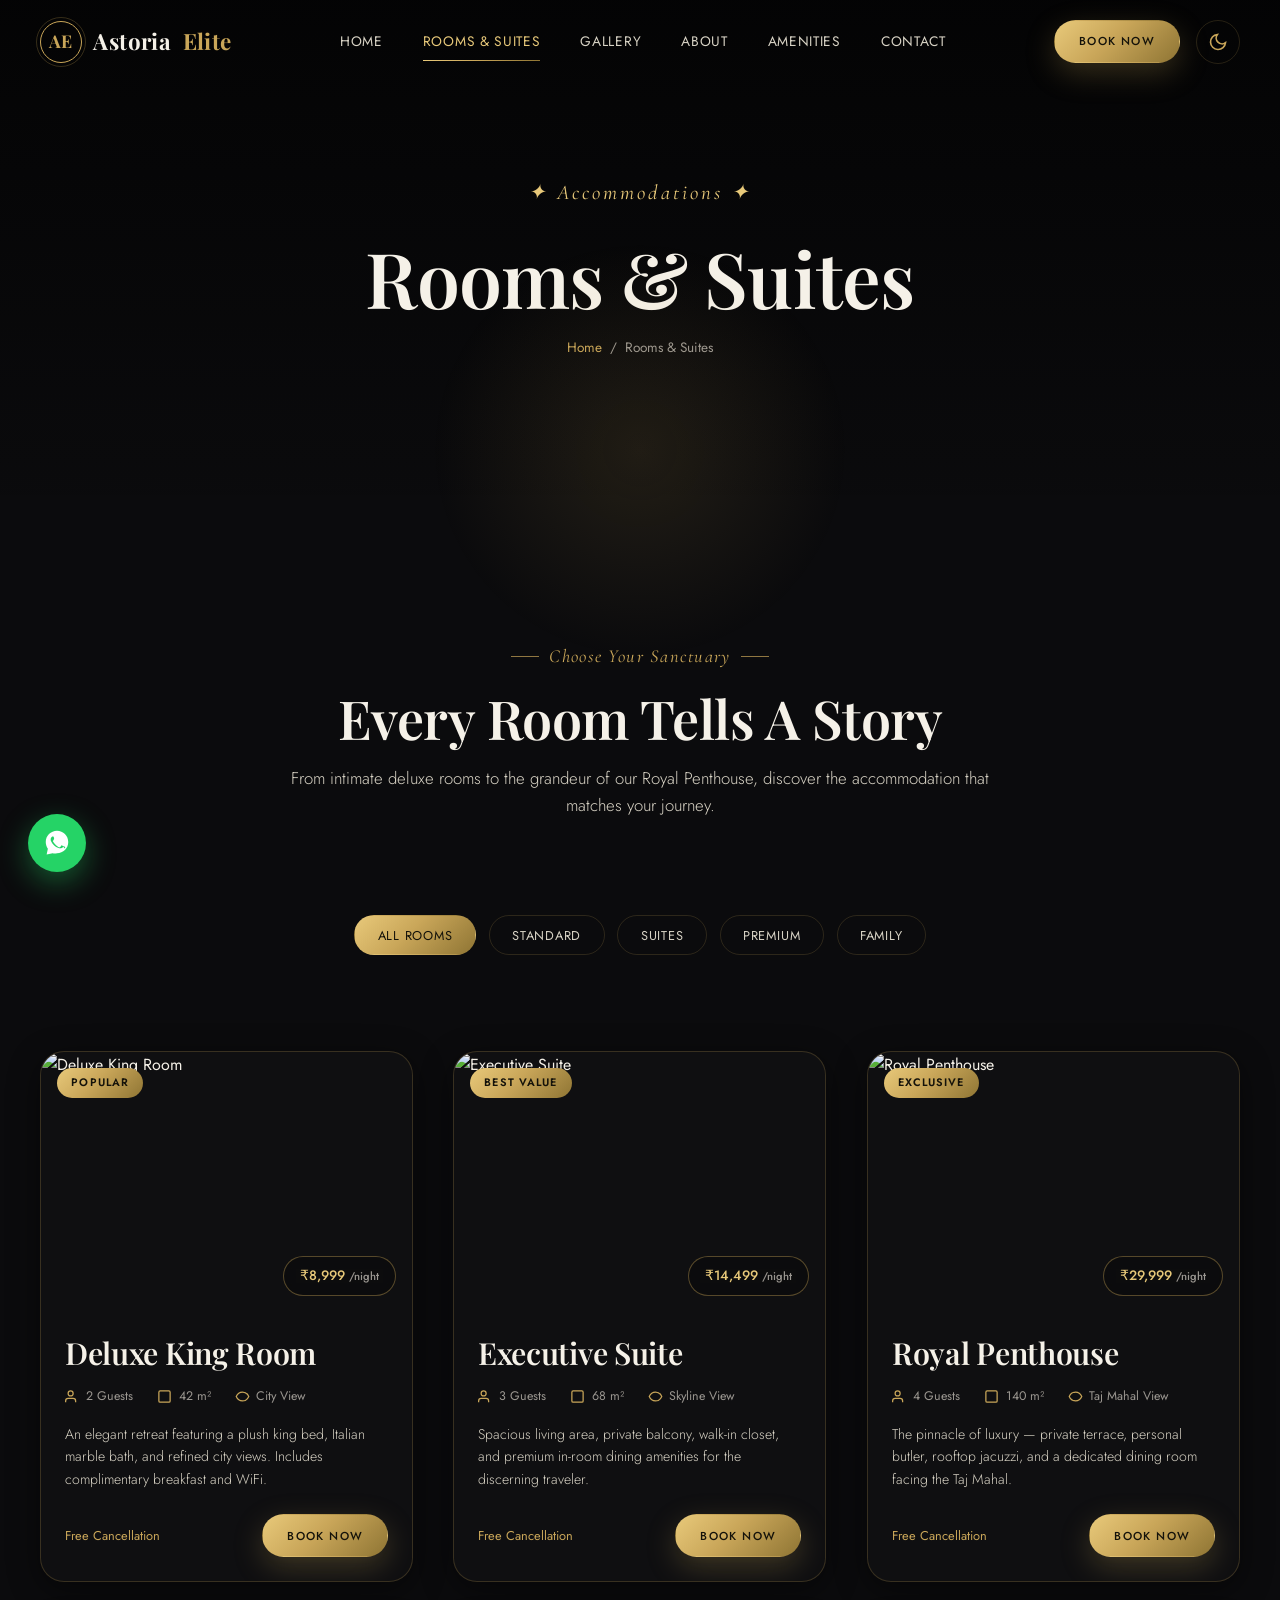
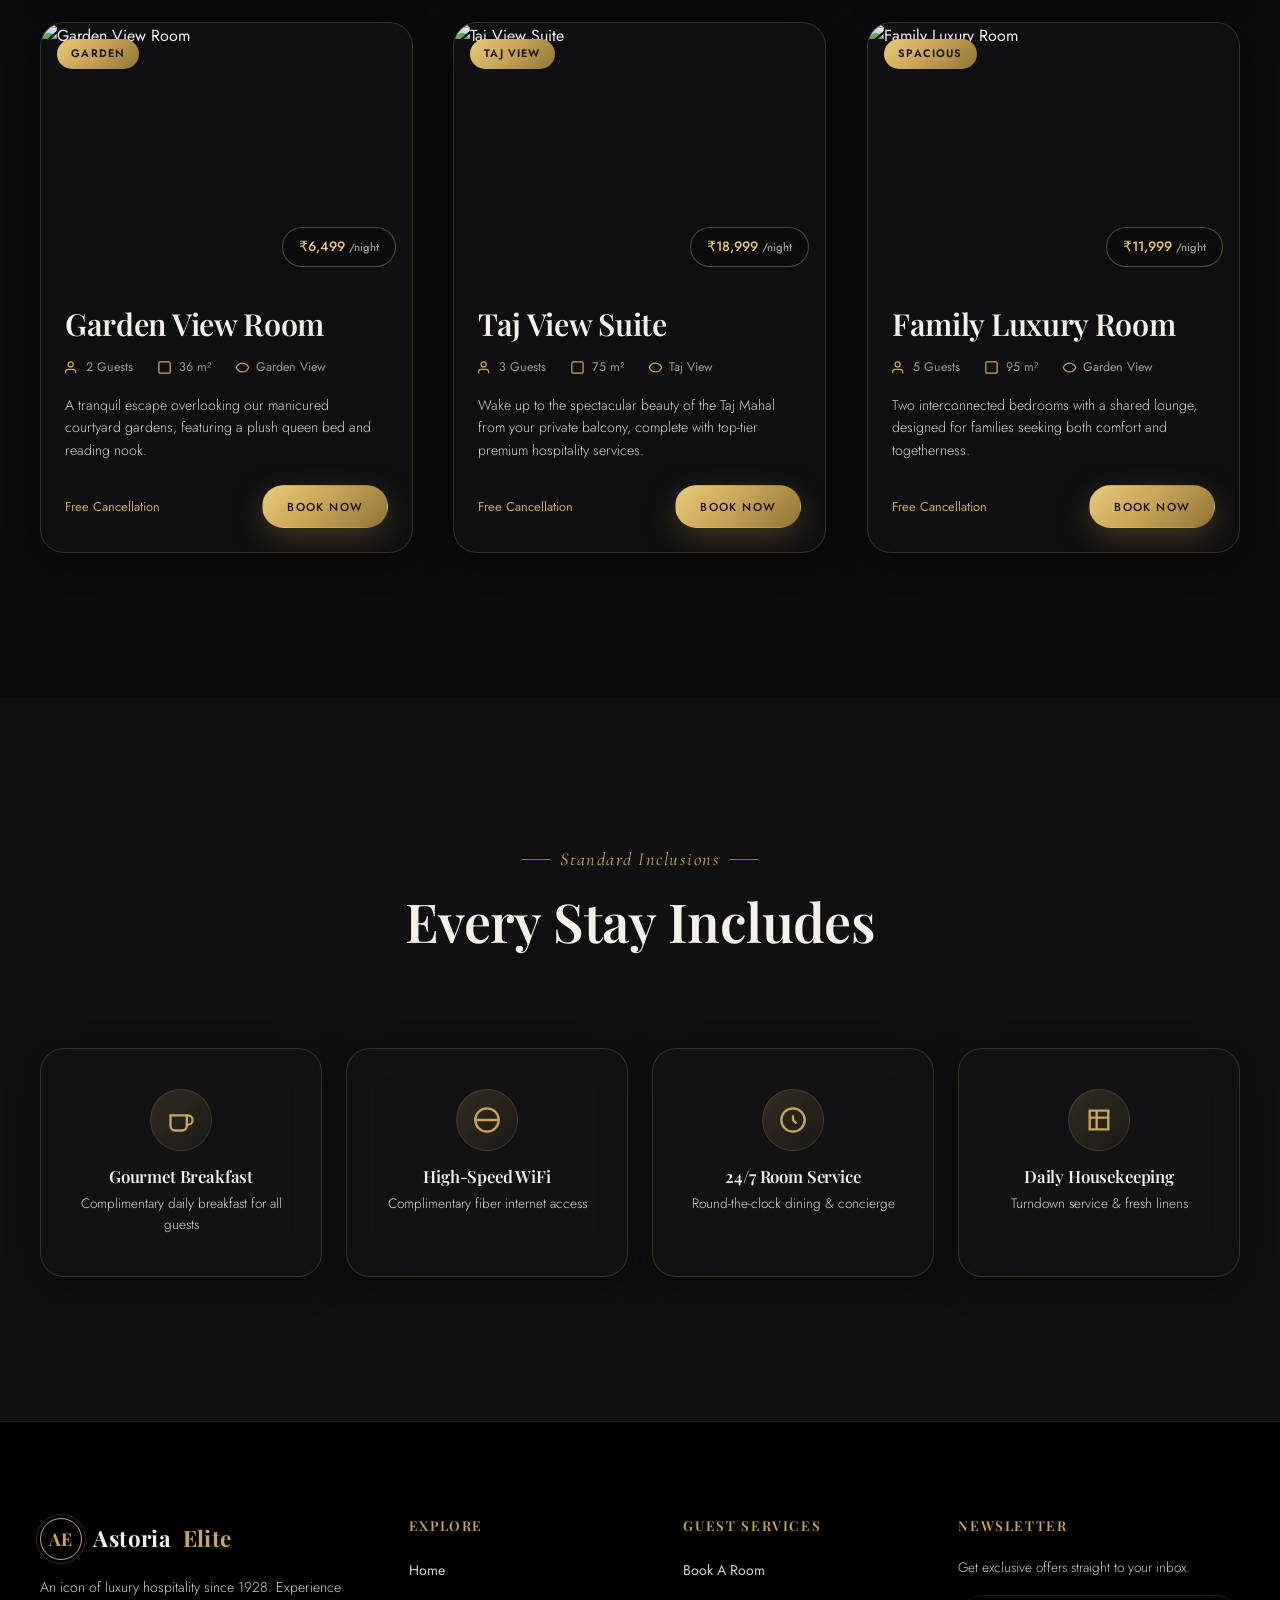
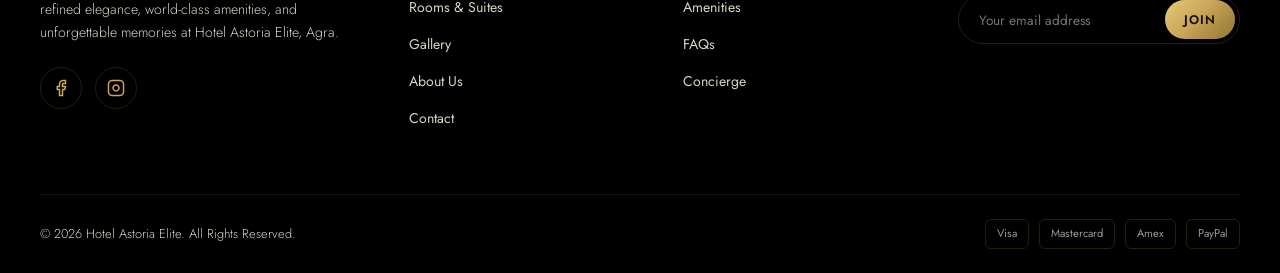
==== commit 503dd45b: "Update rooms.html" ====
--- a/rooms.html
+++ b/rooms.html
@@ -4,8 +4,8 @@
 <meta charset="UTF-8">
 <meta name="viewport" content="width=device-width, initial-scale=1.0">
 <title>Rooms &amp; Suites | Hotel Astoria Elite</title>
-<meta name="description" content="Explore Hotel Astoria Elite's luxurious rooms and suites, from the Deluxe King Room to the exclusive Royal Penthouse. Find your perfect stay.">
-<meta name="keywords" content="luxury hotel rooms, suites, penthouse, deluxe rooms, hotel astoria elite rooms">
+<meta name="description" content="Explore Hotel Astoria Elite's luxurious rooms and suites, from the Deluxe King Room to the exclusive Royal Penthouse in Agra.">
+<meta name="keywords" content="luxury hotel rooms, suites, penthouse, deluxe rooms, hotel astoria elite rooms, Agra hotel room booking">
 <meta name="robots" content="index, follow">
 <link rel="canonical" href="https://www.hotelastoriaelite.com/rooms.html">
 <link rel="icon" href="assets/favicon.svg" type="image/svg+xml">
@@ -93,8 +93,8 @@
       <div class="room-card glass-panel" data-category="standard" data-aos="fade-up" data-aos-delay="100">
         <div class="room-media">
           <span class="room-badge">Popular</span>
-          <img src="images/room-deluxe.svg" alt="Deluxe King Room" loading="lazy">
-          <span class="room-price-tag">$249 <span>/night</span></span>
+          <img src="https://images.unsplash.com/photo-1611892440504-42a792e24d32?auto=format&fit=crop&w=600&q=80" alt="Deluxe King Room" loading="lazy">
+          <span class="room-price-tag">₹8,999 <span>/night</span></span>
         </div>
         <div class="room-body">
           <h3>Deluxe King Room</h3>
@@ -115,8 +115,8 @@
       <div class="room-card glass-panel" data-category="suite" data-aos="fade-up" data-aos-delay="150">
         <div class="room-media">
           <span class="room-badge">Best Value</span>
-          <img src="images/room-executive.svg" alt="Executive Suite" loading="lazy">
-          <span class="room-price-tag">$429 <span>/night</span></span>
+          <img src="https://images.unsplash.com/photo-1582719508461-905c673771fd?auto=format&fit=crop&w=600&q=80" alt="Executive Suite" loading="lazy">
+          <span class="room-price-tag">₹14,499 <span>/night</span></span>
         </div>
         <div class="room-body">
           <h3>Executive Suite</h3>
@@ -137,17 +137,17 @@
       <div class="room-card glass-panel" data-category="premium" data-aos="fade-up" data-aos-delay="200">
         <div class="room-media">
           <span class="room-badge">Exclusive</span>
-          <img src="images/room-penthouse.svg" alt="Royal Penthouse" loading="lazy">
-          <span class="room-price-tag">$899 <span>/night</span></span>
+          <img src="https://images.unsplash.com/photo-1590490360182-c33d57733427?auto=format&fit=crop&w=600&q=80" alt="Royal Penthouse" loading="lazy">
+          <span class="room-price-tag">₹29,999 <span>/night</span></span>
         </div>
         <div class="room-body">
           <h3>Royal Penthouse</h3>
           <ul class="room-meta">
             <li><svg viewBox="0 0 24 24" fill="none" stroke="currentColor" stroke-width="2"><path d="M17 21v-2a4 4 0 0 0-4-4H5a4 4 0 0 0-4 4v2"></path><circle cx="9" cy="7" r="4"></circle></svg> 4 Guests</li>
             <li><svg viewBox="0 0 24 24" fill="none" stroke="currentColor" stroke-width="2"><rect x="3" y="3" width="18" height="18" rx="2"></rect></svg> 140 m&sup2;</li>
-            <li><svg viewBox="0 0 24 24" fill="none" stroke="currentColor" stroke-width="2"><path d="M2 12s3-7 10-7 10 7 10 7-3 7-10 7-10-7-10-7Z"></path></svg> Panoramic View</li>
-          </ul>
-          <p class="room-desc">The pinnacle of luxury &mdash; private terrace, personal butler, rooftop jacuzzi, and a dedicated dining room for private chef service.</p>
+            <li><svg viewBox="0 0 24 24" fill="none" stroke="currentColor" stroke-width="2"><path d="M2 12s3-7 10-7 10 7 10 7-3 7-10 7-10-7-10-7Z"></path></svg> Taj Mahal View</li>
+          </ul>
+          <p class="room-desc">The pinnacle of luxury &mdash; private terrace, personal butler, rooftop jacuzzi, and a dedicated dining room facing the Taj Mahal.</p>
           <div class="room-footer">
             <span class="text-gold" style="font-size:0.8rem;">Free Cancellation</span>
             <a href="booking.html?room=royal-penthouse" class="btn btn-primary btn-sm" data-book-room="royal-penthouse">Book Now</a>
@@ -159,8 +159,8 @@
       <div class="room-card glass-panel" data-category="standard" data-aos="fade-up" data-aos-delay="250">
         <div class="room-media">
           <span class="room-badge">Garden</span>
-          <img src="images/room-garden.svg" alt="Garden View Room" loading="lazy">
-          <span class="room-price-tag">$199 <span>/night</span></span>
+          <img src="https://images.unsplash.com/photo-1566665797739-1674de7a421a?auto=format&fit=crop&w=600&q=80" alt="Garden View Room" loading="lazy">
+          <span class="room-price-tag">₹6,499 <span>/night</span></span>
         </div>
         <div class="room-body">
           <h3>Garden View Room</h3>
@@ -180,18 +180,18 @@
       <!-- Room 5 -->
       <div class="room-card glass-panel" data-category="suite" data-aos="fade-up" data-aos-delay="300">
         <div class="room-media">
-          <span class="room-badge">Ocean Front</span>
-          <img src="images/room-ocean.svg" alt="Ocean View Suite" loading="lazy">
-          <span class="room-price-tag">$549 <span>/night</span></span>
-        </div>
-        <div class="room-body">
-          <h3>Ocean View Suite</h3>
+          <span class="room-badge">Taj View</span>
+          <img src="https://images.unsplash.com/photo-1596394516093-501ba68a0ba6?auto=format&fit=crop&w=600&q=80" alt="Taj View Suite" loading="lazy">
+          <span class="room-price-tag">₹18,999 <span>/night</span></span>
+        </div>
+        <div class="room-body">
+          <h3>Taj View Suite</h3>
           <ul class="room-meta">
             <li><svg viewBox="0 0 24 24" fill="none" stroke="currentColor" stroke-width="2"><path d="M17 21v-2a4 4 0 0 0-4-4H5a4 4 0 0 0-4 4v2"></path><circle cx="9" cy="7" r="4"></circle></svg> 3 Guests</li>
             <li><svg viewBox="0 0 24 24" fill="none" stroke="currentColor" stroke-width="2"><rect x="3" y="3" width="18" height="18" rx="2"></rect></svg> 75 m&sup2;</li>
-            <li><svg viewBox="0 0 24 24" fill="none" stroke="currentColor" stroke-width="2"><path d="M2 12s3-7 10-7 10 7 10 7-3 7-10 7-10-7-10-7Z"></path></svg> Ocean View</li>
-          </ul>
-          <p class="room-desc">Wake up to endless ocean horizons from your private balcony, complete with a soaking tub facing the sea.</p>
+            <li><svg viewBox="0 0 24 24" fill="none" stroke="currentColor" stroke-width="2"><path d="M2 12s3-7 10-7 10 7 10 7-3 7-10 7-10-7-10-7Z"></path></svg> Taj View</li>
+          </ul>
+          <p class="room-desc">Wake up to the spectacular beauty of the Taj Mahal from your private balcony, complete with top-tier premium hospitality services.</p>
           <div class="room-footer">
             <span class="text-gold" style="font-size:0.8rem;">Free Cancellation</span>
             <a href="booking.html?room=ocean-suite" class="btn btn-primary btn-sm" data-book-room="ocean-suite">Book Now</a>
@@ -203,8 +203,8 @@
       <div class="room-card glass-panel" data-category="family" data-aos="fade-up" data-aos-delay="350">
         <div class="room-media">
           <span class="room-badge">Spacious</span>
-          <img src="images/room-family.svg" alt="Family Luxury Room" loading="lazy">
-          <span class="room-price-tag">$329 <span>/night</span></span>
+          <img src="https://images.unsplash.com/photo-1578683010236-d716f9a3f461?auto=format&fit=crop&w=600&q=80" alt="Family Luxury Room" loading="lazy">
+          <span class="room-price-tag">₹11,999 <span>/night</span></span>
         </div>
         <div class="room-body">
           <h3>Family Luxury Room</h3>
@@ -265,12 +265,10 @@
           <span class="logo-icon">AE</span>
           Astoria <span>Elite</span>
         </a>
-        <p>An icon of luxury hospitality since 1928. Experience refined elegance, world-class amenities, and unforgettable memories at Hotel Astoria Elite.</p>
+        <p>An icon of luxury hospitality since 1928. Experience refined elegance, world-class amenities, and unforgettable memories at Hotel Astoria Elite, Agra.</p>
         <div class="social-row">
           <a href="#" aria-label="Facebook"><svg viewBox="0 0 24 24" fill="none" stroke="currentColor" stroke-width="2"><path d="M18 2h-3a5 5 0 0 0-5 5v3H7v4h3v8h4v-8h3l1-4h-4V7a1 1 0 0 1 1-1h3z"></path></svg></a>
           <a href="#" aria-label="Instagram"><svg viewBox="0 0 24 24" fill="none" stroke="currentColor" stroke-width="2"><rect x="2" y="2" width="20" height="20" rx="5"></rect><path d="M16 11.37A4 4 0 1 1 12.63 8 4 4 0 0 1 16 11.37z"></path><line x1="17.5" y1="6.5" x2="17.51" y2="6.5"></line></svg></a>
-          <a href="#" aria-label="Twitter"><svg viewBox="0 0 24 24" fill="none" stroke="currentColor" stroke-width="2"><path d="M23 3a10.9 10.9 0 0 1-3.14 1.53 4.48 4.48 0 0 0-7.86 3v1A10.66 10.66 0 0 1 3 4s-4 9 5 13a11.64 11.64 0 0 1-7 2c9 5 20 0 20-11.5a4.5 4.5 0 0 0-.08-.83A7.72 7.72 0 0 0 23 3z"></path></svg></a>
-          <a href="#" aria-label="LinkedIn"><svg viewBox="0 0 24 24" fill="none" stroke="currentColor" stroke-width="2"><path d="M16 8a6 6 0 0 1 6 6v7h-4v-7a2 2 0 0 0-2-2 2 2 0 0 0-2 2v7h-4v-7a6 6 0 0 1 6-6z"></path><rect x="2" y="9" width="4" height="12"></rect><circle cx="4" cy="4" r="2"></circle></svg></a>
         </div>
       </div>
       <div class="footer-col">
@@ -289,7 +287,6 @@
           <li><a href="booking.html">Book A Room</a></li>
           <li><a href="index.html#amenities">Amenities</a></li>
           <li><a href="index.html#faq">FAQs</a></li>
-          <li><a href="index.html#reviews">Reviews</a></li>
           <li><a href="contact.html">Concierge</a></li>
         </ul>
       </div>
@@ -311,7 +308,7 @@
   </div>
 </footer>
 
-<a href="https://wa.me/18005550199" class="whatsapp-float" target="_blank" rel="noopener" aria-label="Chat on WhatsApp">
+<a href="https://wa.me/915625550199" class="whatsapp-float" target="_blank" rel="noopener" aria-label="Chat on WhatsApp">
   <svg viewBox="0 0 32 32"><path d="M16.001 3C9.373 3 4 8.373 4 15c0 2.628.836 5.061 2.255 7.05L4.938 28.25l6.393-1.278A11.94 11.94 0 0 0 16.001 27C22.627 27 28 21.627 28 15S22.627 3 16.001 3zm6.573 17.02c-.276.777-1.365 1.429-2.244 1.615-.6.128-1.383.23-4.017-.86-3.373-1.396-5.547-4.816-5.716-5.04-.164-.223-1.362-1.813-1.362-3.457 0-1.644.85-2.454 1.153-2.79.276-.307.6-.384.8-.384.2 0 .4.002.575.011.185.009.432-.07.677.516.276.66.938 2.28.02 2.44.19.16.319.36.128.577-.19.217-.286.353-.573.641-.286.288-.585.6-.25 1.176.334.577 1.484 2.446 3.187 3.96 2.19 1.947 3.033 2.093 3.464 2.222.334.1.6-.03.94-.325.34-.295.938-1.13 1.18-1.516.24-.386.5-.325.85-.195.35.13 2.19 1.03 2.564 1.216.375.187.625.28.716.436.09.157.09.914-.186 1.69z"></path></svg>
 </a>
 
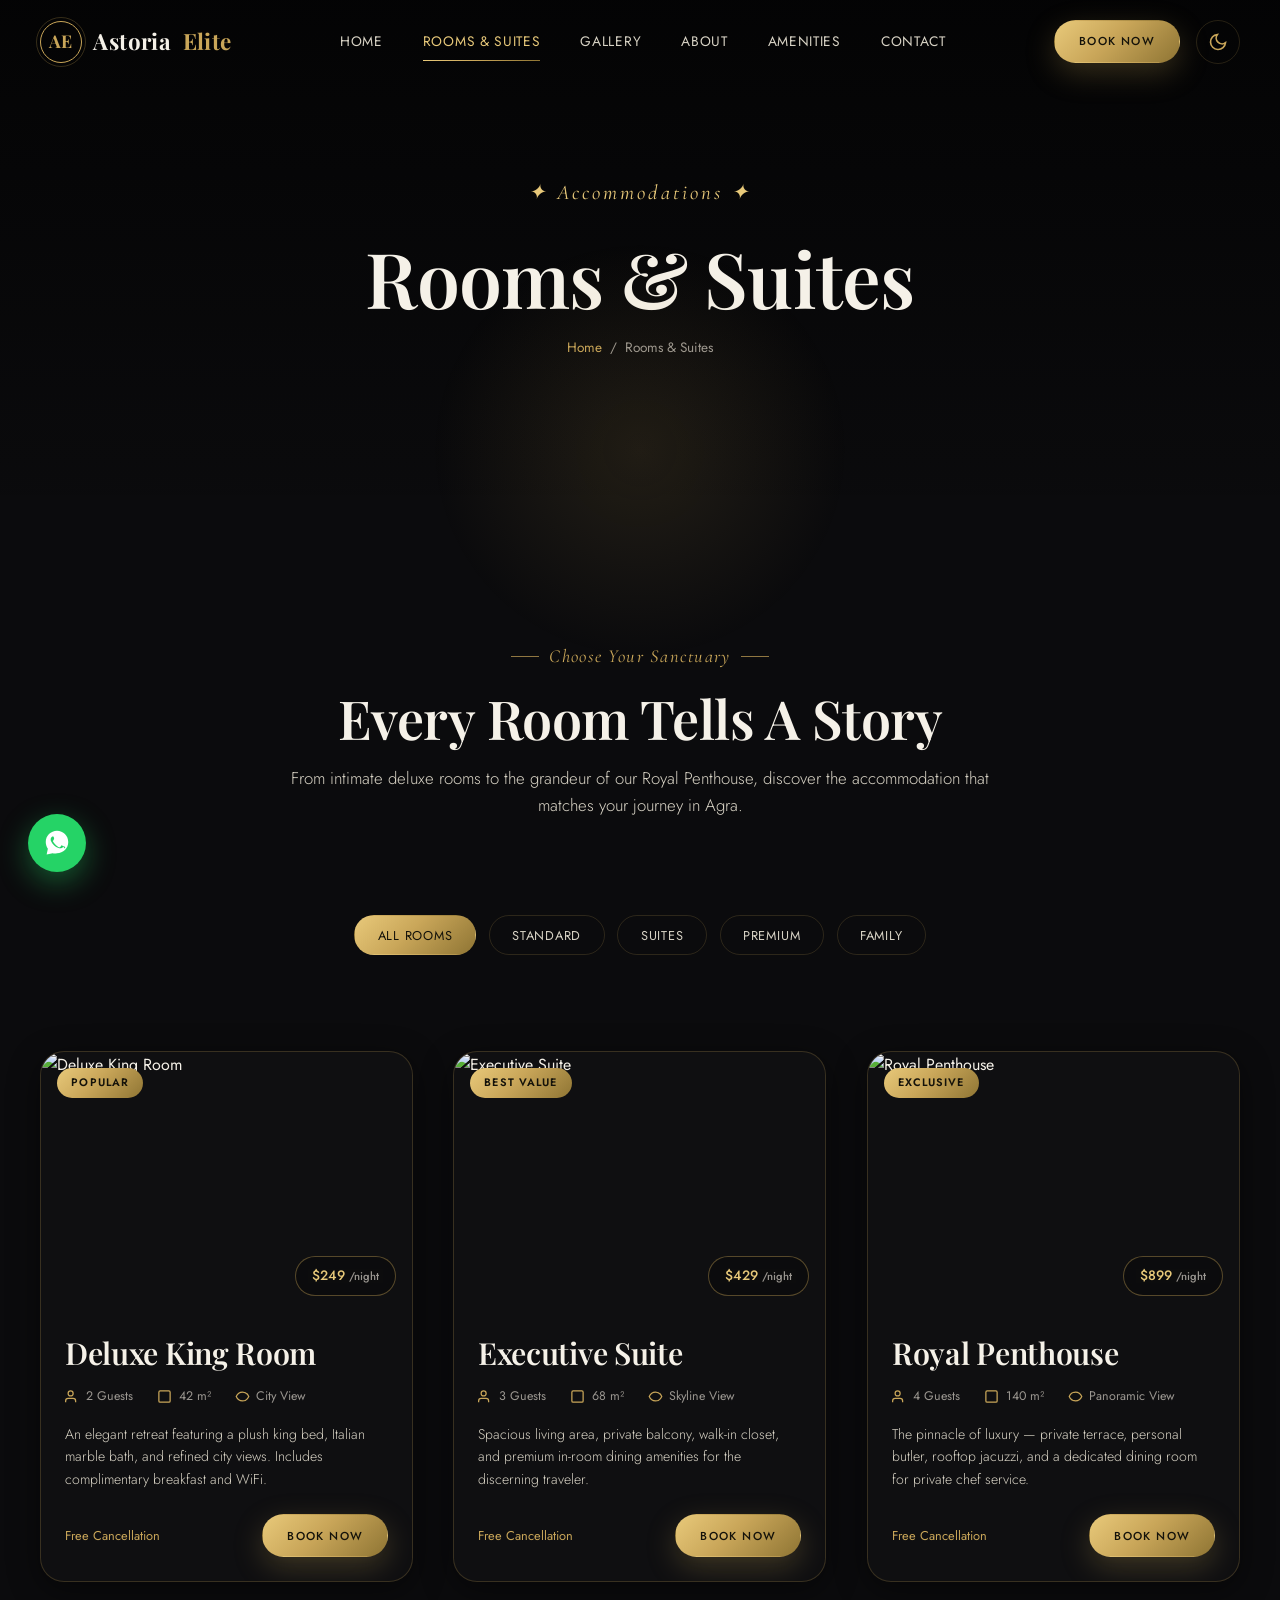
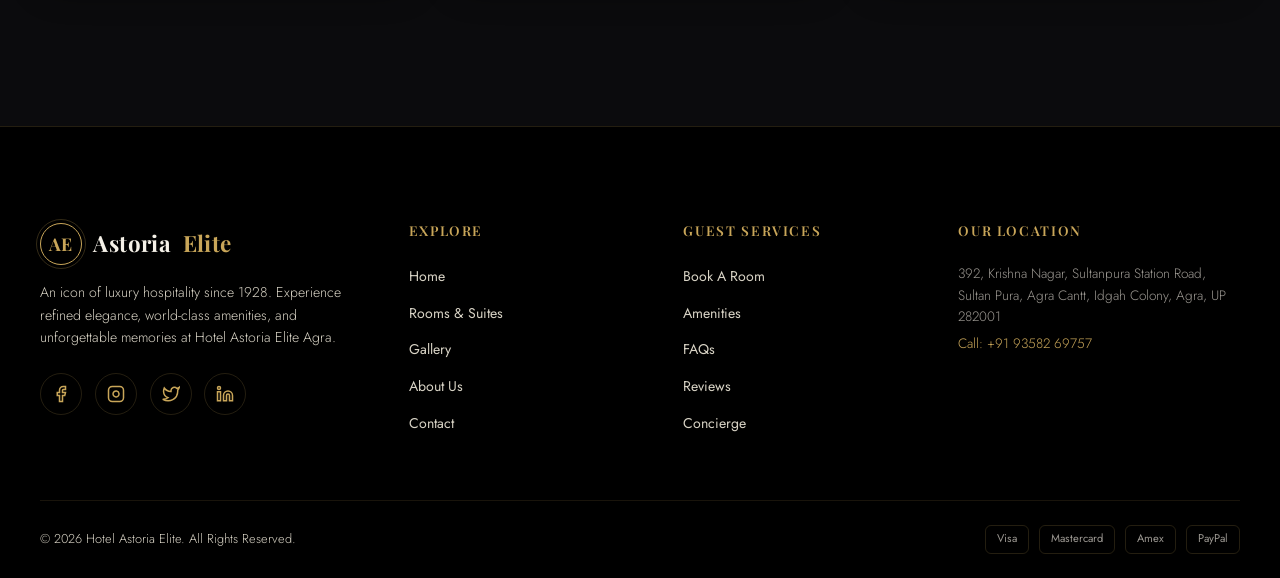
==== commit bc68dc4c: "Revise room details and update footer information Updated room details, including titles, descriptio" ====
--- a/rooms.html
+++ b/rooms.html
@@ -3,9 +3,9 @@
 <head>
 <meta charset="UTF-8">
 <meta name="viewport" content="width=device-width, initial-scale=1.0">
-<title>Rooms &amp; Suites | Hotel Astoria Elite</title>
-<meta name="description" content="Explore Hotel Astoria Elite's luxurious rooms and suites, from the Deluxe King Room to the exclusive Royal Penthouse in Agra.">
-<meta name="keywords" content="luxury hotel rooms, suites, penthouse, deluxe rooms, hotel astoria elite rooms, Agra hotel room booking">
+<title>Rooms &amp; Suites | Hotel Astoria Elite Agra</title>
+<meta name="description" content="Explore Hotel Astoria Elite's luxurious rooms and suites, from the Deluxe King Room to the exclusive Royal Penthouse in Agra. Find your perfect stay.">
+<meta name="keywords" content="luxury hotel rooms, suites, penthouse, deluxe rooms, hotel astoria elite rooms, Agra">
 <meta name="robots" content="index, follow">
 <link rel="canonical" href="https://www.hotelastoriaelite.com/rooms.html">
 <link rel="icon" href="assets/favicon.svg" type="image/svg+xml">
@@ -76,7 +76,7 @@
     <div class="section-header" data-aos="fade-up">
       <span class="eyebrow">Choose Your Sanctuary</span>
       <h2>Every Room Tells A Story</h2>
-      <p>From intimate deluxe rooms to the grandeur of our Royal Penthouse, discover the accommodation that matches your journey.</p>
+      <p>From intimate deluxe rooms to the grandeur of our Royal Penthouse, discover the accommodation that matches your journey in Agra.</p>
     </div>
 
     <div class="rooms-filter-bar" data-aos="fade-up">
@@ -88,13 +88,12 @@
     </div>
 
     <div class="rooms-grid">
-
       <!-- Room 1 -->
       <div class="room-card glass-panel" data-category="standard" data-aos="fade-up" data-aos-delay="100">
         <div class="room-media">
           <span class="room-badge">Popular</span>
-          <img src="https://images.unsplash.com/photo-1611892440504-42a792e24d32?auto=format&fit=crop&w=600&q=80" alt="Deluxe King Room" loading="lazy">
-          <span class="room-price-tag">₹8,999 <span>/night</span></span>
+          <img src="https://images.unsplash.com/photo-1566665797739-1674de7a421a?auto=format&fit=crop&w=600&q=80" alt="Deluxe King Room" loading="lazy">
+          <span class="room-price-tag">$249 <span>/night</span></span>
         </div>
         <div class="room-body">
           <h3>Deluxe King Room</h3>
@@ -115,8 +114,8 @@
       <div class="room-card glass-panel" data-category="suite" data-aos="fade-up" data-aos-delay="150">
         <div class="room-media">
           <span class="room-badge">Best Value</span>
-          <img src="https://images.unsplash.com/photo-1582719508461-905c673771fd?auto=format&fit=crop&w=600&q=80" alt="Executive Suite" loading="lazy">
-          <span class="room-price-tag">₹14,499 <span>/night</span></span>
+          <img src="https://images.unsplash.com/photo-1590490360182-c33d57733427?auto=format&fit=crop&w=600&q=80" alt="Executive Suite" loading="lazy">
+          <span class="room-price-tag">$429 <span>/night</span></span>
         </div>
         <div class="room-body">
           <h3>Executive Suite</h3>
@@ -137,121 +136,22 @@
       <div class="room-card glass-panel" data-category="premium" data-aos="fade-up" data-aos-delay="200">
         <div class="room-media">
           <span class="room-badge">Exclusive</span>
-          <img src="https://images.unsplash.com/photo-1590490360182-c33d57733427?auto=format&fit=crop&w=600&q=80" alt="Royal Penthouse" loading="lazy">
-          <span class="room-price-tag">₹29,999 <span>/night</span></span>
+          <img src="https://images.unsplash.com/photo-1578683010236-d716f9a3f461?auto=format&fit=crop&w=600&q=80" alt="Royal Penthouse" loading="lazy">
+          <span class="room-price-tag">$899 <span>/night</span></span>
         </div>
         <div class="room-body">
           <h3>Royal Penthouse</h3>
           <ul class="room-meta">
             <li><svg viewBox="0 0 24 24" fill="none" stroke="currentColor" stroke-width="2"><path d="M17 21v-2a4 4 0 0 0-4-4H5a4 4 0 0 0-4 4v2"></path><circle cx="9" cy="7" r="4"></circle></svg> 4 Guests</li>
             <li><svg viewBox="0 0 24 24" fill="none" stroke="currentColor" stroke-width="2"><rect x="3" y="3" width="18" height="18" rx="2"></rect></svg> 140 m&sup2;</li>
-            <li><svg viewBox="0 0 24 24" fill="none" stroke="currentColor" stroke-width="2"><path d="M2 12s3-7 10-7 10 7 10 7-3 7-10 7-10-7-10-7Z"></path></svg> Taj Mahal View</li>
+            <li><svg viewBox="0 0 24 24" fill="none" stroke="currentColor" stroke-width="2"><path d="M2 12s3-7 10-7 10 7 10 7-3 7-10 7-10-7-10-7Z"></path></svg> Panoramic View</li>
           </ul>
-          <p class="room-desc">The pinnacle of luxury &mdash; private terrace, personal butler, rooftop jacuzzi, and a dedicated dining room facing the Taj Mahal.</p>
+          <p class="room-desc">The pinnacle of luxury &mdash; private terrace, personal butler, rooftop jacuzzi, and a dedicated dining room for private chef service.</p>
           <div class="room-footer">
             <span class="text-gold" style="font-size:0.8rem;">Free Cancellation</span>
             <a href="booking.html?room=royal-penthouse" class="btn btn-primary btn-sm" data-book-room="royal-penthouse">Book Now</a>
           </div>
         </div>
-      </div>
-
-      <!-- Room 4 -->
-      <div class="room-card glass-panel" data-category="standard" data-aos="fade-up" data-aos-delay="250">
-        <div class="room-media">
-          <span class="room-badge">Garden</span>
-          <img src="https://images.unsplash.com/photo-1566665797739-1674de7a421a?auto=format&fit=crop&w=600&q=80" alt="Garden View Room" loading="lazy">
-          <span class="room-price-tag">₹6,499 <span>/night</span></span>
-        </div>
-        <div class="room-body">
-          <h3>Garden View Room</h3>
-          <ul class="room-meta">
-            <li><svg viewBox="0 0 24 24" fill="none" stroke="currentColor" stroke-width="2"><path d="M17 21v-2a4 4 0 0 0-4-4H5a4 4 0 0 0-4 4v2"></path><circle cx="9" cy="7" r="4"></circle></svg> 2 Guests</li>
-            <li><svg viewBox="0 0 24 24" fill="none" stroke="currentColor" stroke-width="2"><rect x="3" y="3" width="18" height="18" rx="2"></rect></svg> 36 m&sup2;</li>
-            <li><svg viewBox="0 0 24 24" fill="none" stroke="currentColor" stroke-width="2"><path d="M2 12s3-7 10-7 10 7 10 7-3 7-10 7-10-7-10-7Z"></path></svg> Garden View</li>
-          </ul>
-          <p class="room-desc">A tranquil escape overlooking our manicured courtyard gardens, featuring a plush queen bed and reading nook.</p>
-          <div class="room-footer">
-            <span class="text-gold" style="font-size:0.8rem;">Free Cancellation</span>
-            <a href="booking.html?room=garden-view" class="btn btn-primary btn-sm" data-book-room="garden-view">Book Now</a>
-          </div>
-        </div>
-      </div>
-
-      <!-- Room 5 -->
-      <div class="room-card glass-panel" data-category="suite" data-aos="fade-up" data-aos-delay="300">
-        <div class="room-media">
-          <span class="room-badge">Taj View</span>
-          <img src="https://images.unsplash.com/photo-1596394516093-501ba68a0ba6?auto=format&fit=crop&w=600&q=80" alt="Taj View Suite" loading="lazy">
-          <span class="room-price-tag">₹18,999 <span>/night</span></span>
-        </div>
-        <div class="room-body">
-          <h3>Taj View Suite</h3>
-          <ul class="room-meta">
-            <li><svg viewBox="0 0 24 24" fill="none" stroke="currentColor" stroke-width="2"><path d="M17 21v-2a4 4 0 0 0-4-4H5a4 4 0 0 0-4 4v2"></path><circle cx="9" cy="7" r="4"></circle></svg> 3 Guests</li>
-            <li><svg viewBox="0 0 24 24" fill="none" stroke="currentColor" stroke-width="2"><rect x="3" y="3" width="18" height="18" rx="2"></rect></svg> 75 m&sup2;</li>
-            <li><svg viewBox="0 0 24 24" fill="none" stroke="currentColor" stroke-width="2"><path d="M2 12s3-7 10-7 10 7 10 7-3 7-10 7-10-7-10-7Z"></path></svg> Taj View</li>
-          </ul>
-          <p class="room-desc">Wake up to the spectacular beauty of the Taj Mahal from your private balcony, complete with top-tier premium hospitality services.</p>
-          <div class="room-footer">
-            <span class="text-gold" style="font-size:0.8rem;">Free Cancellation</span>
-            <a href="booking.html?room=ocean-suite" class="btn btn-primary btn-sm" data-book-room="ocean-suite">Book Now</a>
-          </div>
-        </div>
-      </div>
-
-      <!-- Room 6 -->
-      <div class="room-card glass-panel" data-category="family" data-aos="fade-up" data-aos-delay="350">
-        <div class="room-media">
-          <span class="room-badge">Spacious</span>
-          <img src="https://images.unsplash.com/photo-1578683010236-d716f9a3f461?auto=format&fit=crop&w=600&q=80" alt="Family Luxury Room" loading="lazy">
-          <span class="room-price-tag">₹11,999 <span>/night</span></span>
-        </div>
-        <div class="room-body">
-          <h3>Family Luxury Room</h3>
-          <ul class="room-meta">
-            <li><svg viewBox="0 0 24 24" fill="none" stroke="currentColor" stroke-width="2"><path d="M17 21v-2a4 4 0 0 0-4-4H5a4 4 0 0 0-4 4v2"></path><circle cx="9" cy="7" r="4"></circle></svg> 5 Guests</li>
-            <li><svg viewBox="0 0 24 24" fill="none" stroke="currentColor" stroke-width="2"><rect x="3" y="3" width="18" height="18" rx="2"></rect></svg> 95 m&sup2;</li>
-            <li><svg viewBox="0 0 24 24" fill="none" stroke="currentColor" stroke-width="2"><path d="M2 12s3-7 10-7 10 7 10 7-3 7-10 7-10-7-10-7Z"></path></svg> Garden View</li>
-          </ul>
-          <p class="room-desc">Two interconnected bedrooms with a shared lounge, designed for families seeking both comfort and togetherness.</p>
-          <div class="room-footer">
-            <span class="text-gold" style="font-size:0.8rem;">Free Cancellation</span>
-            <a href="booking.html?room=family-room" class="btn btn-primary btn-sm" data-book-room="family-room">Book Now</a>
-          </div>
-        </div>
-      </div>
-
-    </div>
-  </div>
-</section>
-
-<!-- Room comparison / inclusions -->
-<section class="section section-alt">
-  <div class="container">
-    <div class="section-header" data-aos="fade-up">
-      <span class="eyebrow">Standard Inclusions</span>
-      <h2>Every Stay Includes</h2>
-    </div>
-    <div class="amenities-grid">
-      <div class="amenity-card glass-panel" data-aos="zoom-in" data-aos-delay="100">
-        <div class="amenity-icon"><svg viewBox="0 0 24 24" fill="none" stroke="currentColor" stroke-width="2"><path d="M17 8h1a4 4 0 1 1 0 8h-1"></path><path d="M3 8h14v9a4 4 0 0 1-4 4H7a4 4 0 0 1-4-4V8Z"></path></svg></div>
-        <h4>Gourmet Breakfast</h4>
-        <p>Complimentary daily breakfast for all guests</p>
-      </div>
-      <div class="amenity-card glass-panel" data-aos="zoom-in" data-aos-delay="150">
-        <div class="amenity-icon"><svg viewBox="0 0 24 24" fill="none" stroke="currentColor" stroke-width="2"><path d="M2 12h20M2 12a10 10 0 0 0 10 10 10 10 0 0 0 10-10M2 12a10 10 0 0 1 10-10 10 10 0 0 1 10 10"></path></svg></div>
-        <h4>High-Speed WiFi</h4>
-        <p>Complimentary fiber internet access</p>
-      </div>
-      <div class="amenity-card glass-panel" data-aos="zoom-in" data-aos-delay="200">
-        <div class="amenity-icon"><svg viewBox="0 0 24 24" fill="none" stroke="currentColor" stroke-width="2"><path d="M12 8v4l3 3"></path><circle cx="12" cy="12" r="10"></circle></svg></div>
-        <h4>24/7 Room Service</h4>
-        <p>Round-the-clock dining &amp; concierge</p>
-      </div>
-      <div class="amenity-card glass-panel" data-aos="zoom-in" data-aos-delay="250">
-        <div class="amenity-icon"><svg viewBox="0 0 24 24" fill="none" stroke="currentColor" stroke-width="2"><path d="M4 4h16v16H4z"></path><path d="M4 10h16M10 4v16"></path></svg></div>
-        <h4>Daily Housekeeping</h4>
-        <p>Turndown service &amp; fresh linens</p>
       </div>
     </div>
   </div>
@@ -265,10 +165,12 @@
           <span class="logo-icon">AE</span>
           Astoria <span>Elite</span>
         </a>
-        <p>An icon of luxury hospitality since 1928. Experience refined elegance, world-class amenities, and unforgettable memories at Hotel Astoria Elite, Agra.</p>
+        <p>An icon of luxury hospitality since 1928. Experience refined elegance, world-class amenities, and unforgettable memories at Hotel Astoria Elite Agra.</p>
         <div class="social-row">
           <a href="#" aria-label="Facebook"><svg viewBox="0 0 24 24" fill="none" stroke="currentColor" stroke-width="2"><path d="M18 2h-3a5 5 0 0 0-5 5v3H7v4h3v8h4v-8h3l1-4h-4V7a1 1 0 0 1 1-1h3z"></path></svg></a>
           <a href="#" aria-label="Instagram"><svg viewBox="0 0 24 24" fill="none" stroke="currentColor" stroke-width="2"><rect x="2" y="2" width="20" height="20" rx="5"></rect><path d="M16 11.37A4 4 0 1 1 12.63 8 4 4 0 0 1 16 11.37z"></path><line x1="17.5" y1="6.5" x2="17.51" y2="6.5"></line></svg></a>
+          <a href="#" aria-label="Twitter"><svg viewBox="0 0 24 24" fill="none" stroke="currentColor" stroke-width="2"><path d="M23 3a10.9 10.9 0 0 1-3.14 1.53 4.48 4.48 0 0 0-7.86 3v1A10.66 10.66 0 0 1 3 4s-4 9 5 13a11.64 11.64 0 0 1-7 2c9 5 20 0 20-11.5a4.5 4.5 0 0 0-.08-.83A7.72 7.72 0 0 0 23 3z"></path></svg></a>
+          <a href="#" aria-label="LinkedIn"><svg viewBox="0 0 24 24" fill="none" stroke="currentColor" stroke-width="2"><path d="M16 8a6 6 0 0 1 6 6v7h-4v-7a2 2 0 0 0-2-2 2 2 0 0 0-2 2v7h-4v-7a6 6 0 0 1 6-6z"></path><rect x="2" y="9" width="4" height="12"></rect><circle cx="4" cy="4" r="2"></circle></svg></a>
         </div>
       </div>
       <div class="footer-col">
@@ -287,16 +189,18 @@
           <li><a href="booking.html">Book A Room</a></li>
           <li><a href="index.html#amenities">Amenities</a></li>
           <li><a href="index.html#faq">FAQs</a></li>
+          <li><a href="index.html#reviews">Reviews</a></li>
           <li><a href="contact.html">Concierge</a></li>
         </ul>
       </div>
       <div class="footer-col">
-        <h5>Newsletter</h5>
-        <p style="font-size:0.85rem;">Get exclusive offers straight to your inbox.</p>
-        <form class="newsletter-form">
-          <input type="email" placeholder="Your email address" required aria-label="Email address">
-          <button type="submit">Join</button>
-        </form>
+        <h5>Our Location</h5>
+        <p style="font-size:0.85rem; color:var(--color-muted);">
+          392, Krishna Nagar, Sultanpura Station Road, Sultan Pura, Agra Cantt, Idgah Colony, Agra, UP 282001
+        </p>
+        <p style="font-size:0.85rem; color:var(--color-gold); margin-top: 5px;">
+          Call: +91 93582 69757
+        </p>
       </div>
     </div>
     <div class="footer-bottom">
@@ -308,7 +212,7 @@
   </div>
 </footer>
 
-<a href="https://wa.me/915625550199" class="whatsapp-float" target="_blank" rel="noopener" aria-label="Chat on WhatsApp">
+<a href="https://wa.me/919358269757" class="whatsapp-float" target="_blank" rel="noopener" aria-label="Chat on WhatsApp">
   <svg viewBox="0 0 32 32"><path d="M16.001 3C9.373 3 4 8.373 4 15c0 2.628.836 5.061 2.255 7.05L4.938 28.25l6.393-1.278A11.94 11.94 0 0 0 16.001 27C22.627 27 28 21.627 28 15S22.627 3 16.001 3zm6.573 17.02c-.276.777-1.365 1.429-2.244 1.615-.6.128-1.383.23-4.017-.86-3.373-1.396-5.547-4.816-5.716-5.04-.164-.223-1.362-1.813-1.362-3.457 0-1.644.85-2.454 1.153-2.79.276-.307.6-.384.8-.384.2 0 .4.002.575.011.185.009.432-.07.677.516.276.66.938 2.28.02 2.44.19.16.319.36.128.577-.19.217-.286.353-.573.641-.286.288-.585.6-.25 1.176.334.577 1.484 2.446 3.187 3.96 2.19 1.947 3.033 2.093 3.464 2.222.334.1.6-.03.94-.325.34-.295.938-1.13 1.18-1.516.24-.386.5-.325.85-.195.35.13 2.19 1.03 2.564 1.216.375.187.625.28.716.436.09.157.09.914-.186 1.69z"></path></svg>
 </a>
 
